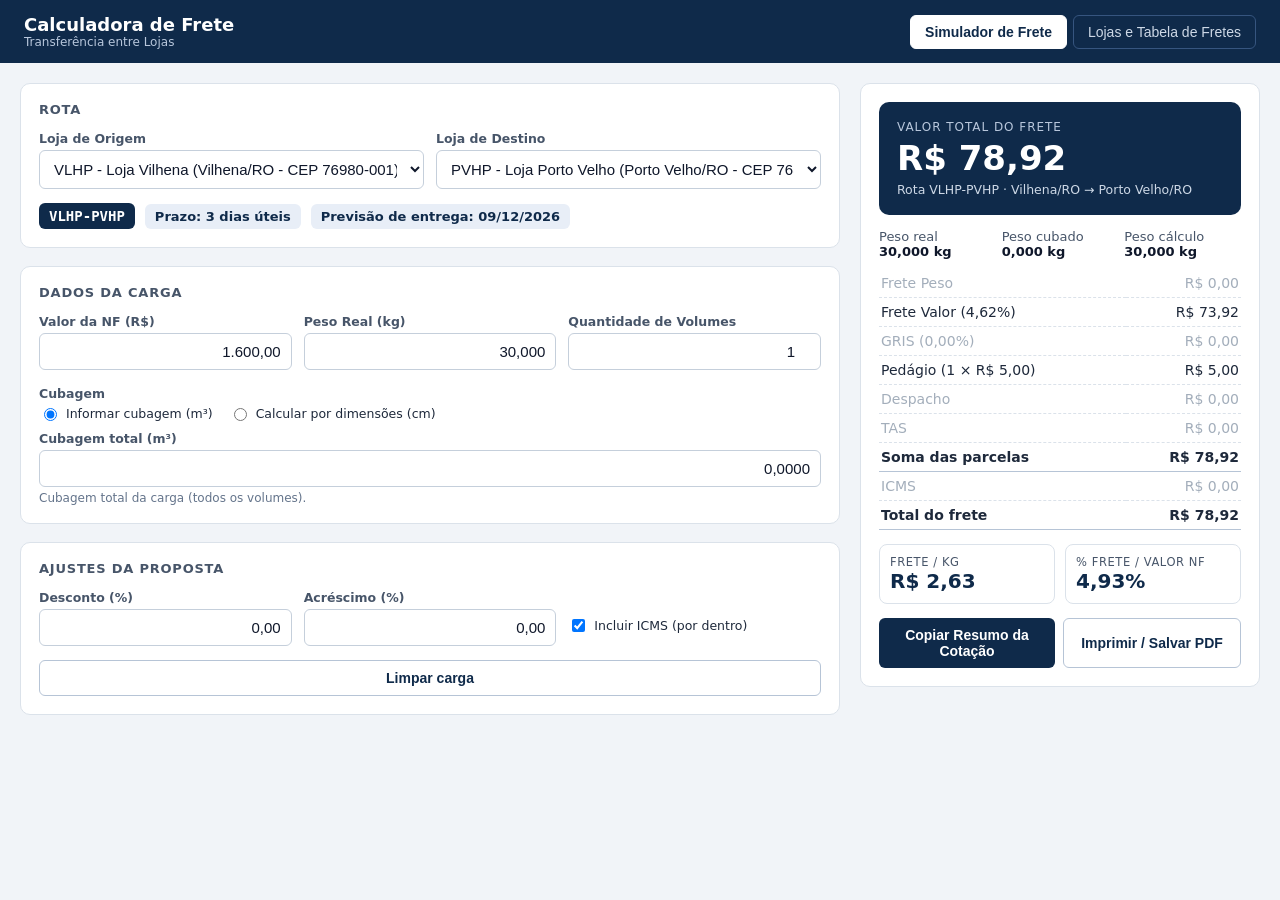
==== calculadora-frete.html @ 8c946987 "Adiciona calculadora de frete para transferência entre lojas Arquivo HTML único (sem dependências) c" ====
<!DOCTYPE html>
<html lang="pt-BR">
<head>
<meta charset="UTF-8">
<meta name="viewport" content="width=device-width, initial-scale=1">
<title>Calculadora de Frete - Transferência entre Lojas</title>
<!--
  Calculadora de Frete - Transferência entre Lojas
  Arquivo único, sem dependências externas. Abra direto no navegador.
  Dados (lojas, rotas, parâmetros) ficam no localStorage do navegador.

  Ordem de cálculo (inspirada na cotação SSW):
    Peso cubado  = cubagem (m³) x fator (padrão 300 kg/m³)
    Peso cálculo = max(peso real, peso cubado)
    Frete peso   = faixa de peso da rota (se houver) + excedente x R$/kg
    Frete valor  = NF x % frete valor
    GRIS         = NF x % GRIS
    Pedágio      = ceil(peso cálculo / 100) x valor da fração
    Taxas        = despacho + TAS + outras
    Subtotal     = max(frete mínimo, soma das parcelas)
    Ajustado     = subtotal x (1 - desconto% + acréscimo%)
    Total        = ajustado / (1 - ICMS%)  (ICMS "por dentro", se ativado)
-->
<style>
  :root {
    --navy: #0f2a4a;
    --navy-2: #1d4070;
    --slate: #475569;
    --slate-2: #64748b;
    --line: #dbe2ea;
    --bg: #f1f4f8;
    --white: #fff;
    --ok: #15803d;
    --warn-bg: #fff7e6;
    --warn: #b45309;
    --err-bg: #fdecec;
    --err: #b91c1c;
    --radius: 10px;
  }
  * { box-sizing: border-box; }
  [hidden] { display: none !important; } /* garante que .row (display:grid) respeite o atributo hidden */
  body {
    margin: 0; font-family: "Segoe UI", system-ui, -apple-system, Roboto, Arial, sans-serif;
    background: var(--bg); color: #1e293b; font-size: 15px;
  }
  header {
    background: var(--navy); color: #fff; padding: 14px 24px;
    display: flex; align-items: center; justify-content: space-between; flex-wrap: wrap; gap: 10px;
  }
  header h1 { font-size: 18px; margin: 0; font-weight: 600; }
  header h1 small { display: block; font-weight: 400; font-size: 12px; color: #b8c7dc; }
  nav.tabs { display: flex; gap: 6px; }
  nav.tabs button {
    background: transparent; color: #cdd8e6; border: 1px solid #36557f; padding: 8px 14px;
    border-radius: 6px; cursor: pointer; font-size: 14px;
  }
  nav.tabs button.active { background: #fff; color: var(--navy); border-color: #fff; font-weight: 600; }
  main { max-width: 1280px; margin: 0 auto; padding: 20px; }
  .tab { display: none; }
  .tab.active { display: block; }

  /* Layout em duas colunas no desktop, empilhado no celular */
  .sim-grid { display: grid; grid-template-columns: minmax(0, 1fr) 400px; gap: 20px; align-items: start; }
  @media (max-width: 920px) { .sim-grid { grid-template-columns: 1fr; } }

  .card {
    background: var(--white); border: 1px solid var(--line); border-radius: var(--radius);
    padding: 18px; margin-bottom: 18px;
  }
  .card h2 {
    font-size: 13px; text-transform: uppercase; letter-spacing: .06em; color: var(--slate);
    margin: 0 0 14px; font-weight: 700;
  }
  .row { display: grid; grid-template-columns: repeat(auto-fit, minmax(170px, 1fr)); gap: 12px; }
  label { display: block; font-size: 12.5px; color: var(--slate); margin-bottom: 4px; font-weight: 600; }
  input[type=text], input[type=number], select {
    width: 100%; padding: 9px 10px; border: 1px solid #c5cfdb; border-radius: 6px;
    font-size: 15px; background: #fff; color: #0f172a;
  }
  input:focus, select:focus { outline: 2px solid #9ab8e0; border-color: var(--navy-2); }
  input.num { text-align: right; font-variant-numeric: tabular-nums; }
  .hint { font-size: 12px; color: var(--slate-2); margin-top: 4px; }
  .inline { display: flex; align-items: center; gap: 8px; flex-wrap: wrap; }
  .radio-group { display: flex; gap: 16px; margin-bottom: 10px; flex-wrap: wrap; }
  .radio-group label, .check label { display: inline-flex; align-items: center; gap: 6px; font-weight: 500; color: #1e293b; margin: 0; cursor: pointer; }

  .route-info {
    margin-top: 14px; display: flex; gap: 10px; flex-wrap: wrap; align-items: center;
  }
  .badge {
    display: inline-block; padding: 5px 10px; border-radius: 6px; font-size: 13px;
    background: #e8eef7; color: var(--navy); font-weight: 600;
  }
  .badge.code { font-family: Consolas, monospace; font-size: 14px; background: var(--navy); color: #fff; }
  .alert { padding: 10px 12px; border-radius: 6px; font-size: 13.5px; margin-top: 12px; }
  .alert.warn { background: var(--warn-bg); color: var(--warn); border: 1px solid #f5d199; }
  .alert.err { background: var(--err-bg); color: var(--err); border: 1px solid #f3b9b9; }
  .alert.info { background: #eef4fb; color: var(--navy-2); border: 1px solid #cddcf0; }

  button.btn {
    background: var(--navy); color: #fff; border: 0; padding: 9px 14px; border-radius: 6px;
    cursor: pointer; font-size: 14px; font-weight: 600;
  }
  button.btn:hover { background: var(--navy-2); }
  button.btn.sec { background: #fff; color: var(--navy); border: 1px solid #b6c4d6; }
  button.btn.sec:hover { background: #f3f6fa; }
  button.btn.danger { background: #fff; color: var(--err); border: 1px solid #efc0c0; }
  button.btn.sm { padding: 5px 9px; font-size: 12.5px; }

  /* Painel de resultado (fixo à direita no desktop) */
  .result { position: sticky; top: 16px; }
  @media (max-width: 920px) { .result { position: static; } }
  .total-box {
    background: var(--navy); color: #fff; border-radius: var(--radius); padding: 18px; margin-bottom: 14px;
  }
  .total-box .lbl { font-size: 12px; text-transform: uppercase; letter-spacing: .08em; color: #b8c7dc; }
  .total-box .val { font-size: 34px; font-weight: 700; font-variant-numeric: tabular-nums; margin-top: 4px; }
  .total-box .sub { font-size: 12.5px; color: #cdd8e6; margin-top: 4px; }
  table.parcelas { width: 100%; border-collapse: collapse; font-size: 14px; }
  table.parcelas td { padding: 6px 2px; border-bottom: 1px dashed var(--line); }
  table.parcelas td:last-child { text-align: right; font-variant-numeric: tabular-nums; }
  table.parcelas tr.zero td { color: #a3aebb; }
  table.parcelas tr.strong td { font-weight: 700; border-bottom: 1px solid #b6c4d6; }
  .kpis { display: grid; grid-template-columns: 1fr 1fr; gap: 10px; margin: 14px 0; }
  .kpi { border: 1px solid var(--line); border-radius: 8px; padding: 10px; }
  .kpi .lbl { font-size: 11.5px; color: var(--slate); text-transform: uppercase; letter-spacing: .05em; }
  .kpi .val { font-size: 20px; font-weight: 700; color: var(--navy); font-variant-numeric: tabular-nums; }
  .kpi.alarm { background: var(--warn-bg); border-color: #f5d199; }
  .kpi.alarm .val { color: var(--warn); }
  .pesos { font-size: 13px; color: var(--slate); display: grid; grid-template-columns: 1fr 1fr 1fr; gap: 6px; margin-bottom: 10px; }
  .pesos b { display: block; color: #0f172a; font-variant-numeric: tabular-nums; }
  .actions { display: flex; gap: 8px; flex-wrap: wrap; }
  .actions .btn { flex: 1; }

  /* Tabelas de configuração */
  .tbl-wrap { overflow-x: auto; }
  table.cfg { width: 100%; border-collapse: collapse; font-size: 13.5px; }
  table.cfg th { text-align: left; color: var(--slate); font-size: 12px; text-transform: uppercase; letter-spacing: .04em; padding: 8px 6px; border-bottom: 2px solid var(--line); white-space: nowrap; }
  table.cfg td { padding: 8px 6px; border-bottom: 1px solid var(--line); white-space: nowrap; }
  table.cfg td.num { text-align: right; font-variant-numeric: tabular-nums; }
  table.cfg tr.editing td { background: #eef4fb; }
  .form-box { background: #f8fafc; border: 1px solid var(--line); border-radius: 8px; padding: 14px; margin-bottom: 14px; }
  .faixas-table td { padding: 4px; }
  .faixas-table input { width: 120px; }
  .toast {
    position: fixed; bottom: 20px; left: 50%; transform: translateX(-50%); background: #0f172a; color: #fff;
    padding: 10px 18px; border-radius: 8px; font-size: 14px; opacity: 0; transition: opacity .2s; pointer-events: none; z-index: 50;
  }
  .toast.show { opacity: .95; }
  .muted { color: var(--slate-2); }
  .print-only { display: none; }

  /* Impressão / PDF: só o resumo da cotação */
  @media print {
    body { background: #fff; }
    header, nav, .no-print, .sim-grid > .form-col, #tab-config { display: none !important; }
    .sim-grid { display: block; }
    .result { position: static; }
    .total-box { background: #fff; color: #000; border: 2px solid #000; }
    .total-box .lbl, .total-box .sub { color: #333; }
    .print-only { display: block; }
    .card { border: 1px solid #999; }
  }
</style>
</head>
<body>

<header>
  <h1>Calculadora de Frete <small>Transferência entre Lojas</small></h1>
  <nav class="tabs">
    <button type="button" data-tab="tab-sim" class="active">Simulador de Frete</button>
    <button type="button" data-tab="tab-config">Lojas e Tabela de Fretes</button>
  </nav>
</header>

<main>
  <!-- ======================= ABA 1: SIMULADOR ======================= -->
  <section id="tab-sim" class="tab active">
    <div class="sim-grid">
      <div class="form-col">
        <div class="card">
          <h2>Rota</h2>
          <div class="row">
            <div>
              <label for="origem">Loja de Origem</label>
              <select id="origem"></select>
            </div>
            <div>
              <label for="destino">Loja de Destino</label>
              <select id="destino"></select>
            </div>
          </div>
          <div class="route-info" id="routeInfo"></div>
          <div id="routeAlert"></div>
        </div>

        <div class="card">
          <h2>Dados da Carga</h2>
          <div class="row">
            <div>
              <label for="valorNF">Valor da NF (R$)</label>
              <input type="text" id="valorNF" class="num" inputmode="decimal" value="1.600,00" data-fmt="money">
            </div>
            <div>
              <label for="peso">Peso Real (kg)</label>
              <input type="text" id="peso" class="num" inputmode="decimal" value="30,000" data-fmt="kg">
            </div>
            <div>
              <label for="volumes">Quantidade de Volumes</label>
              <input type="number" id="volumes" class="num" min="1" step="1" value="1">
            </div>
          </div>

          <div style="margin-top:16px">
            <label>Cubagem</label>
            <div class="radio-group">
              <label><input type="radio" name="cubMode" value="direta" checked> Informar cubagem (m³)</label>
              <label><input type="radio" name="cubMode" value="dims"> Calcular por dimensões (cm)</label>
            </div>
            <div id="cubDireta" class="row">
              <div>
                <label for="cubagem">Cubagem total (m³)</label>
                <input type="text" id="cubagem" class="num" inputmode="decimal" value="0,0000" data-fmt="m3">
              </div>
            </div>
            <div id="cubDims" class="row" hidden>
              <div><label for="dimC">Comprimento (cm)</label><input type="text" id="dimC" class="num" inputmode="decimal" placeholder="0"></div>
              <div><label for="dimL">Largura (cm)</label><input type="text" id="dimL" class="num" inputmode="decimal" placeholder="0"></div>
              <div><label for="dimA">Altura (cm)</label><input type="text" id="dimA" class="num" inputmode="decimal" placeholder="0"></div>
            </div>
            <div class="hint" id="cubHint"></div>
          </div>
        </div>

        <div class="card">
          <h2>Ajustes da Proposta</h2>
          <div class="row">
            <div>
              <label for="desconto">Desconto (%)</label>
              <input type="text" id="desconto" class="num" inputmode="decimal" value="0,00" data-fmt="pct">
            </div>
            <div>
              <label for="acrescimo">Acréscimo (%)</label>
              <input type="text" id="acrescimo" class="num" inputmode="decimal" value="0,00" data-fmt="pct">
            </div>
            <div class="check" style="align-self:end;padding-bottom:10px">
              <label><input type="checkbox" id="incluirICMS" checked> Incluir ICMS (por dentro)</label>
            </div>
          </div>
          <div class="actions no-print" style="margin-top:14px">
            <button type="button" class="btn sec" id="btnLimpar">Limpar carga</button>
          </div>
        </div>
      </div>

      <!-- Resumo da cotação -->
      <aside class="result">
        <div class="card">
          <div class="print-only" id="printHeader"></div>
          <div class="total-box">
            <div class="lbl">Valor total do frete</div>
            <div class="val" id="rTotal">R$ 0,00</div>
            <div class="sub" id="rTotalSub">&nbsp;</div>
          </div>

          <div class="pesos">
            <div>Peso real<b id="rPesoReal">0,000 kg</b></div>
            <div>Peso cubado<b id="rPesoCub">0,000 kg</b></div>
            <div>Peso cálculo<b id="rPesoCalc">0,000 kg</b></div>
          </div>

          <table class="parcelas" id="rParcelas"></table>

          <div class="kpis">
            <div class="kpi"><div class="lbl">Frete / Kg</div><div class="val" id="rFreteKg">R$ 0,00</div></div>
            <div class="kpi" id="kpiPct"><div class="lbl">% Frete / Valor NF</div><div class="val" id="rPctNF">0,00%</div></div>
          </div>
          <div id="resultAlerts"></div>

          <div class="actions no-print" style="margin-top:12px">
            <button type="button" class="btn" id="btnCopiar">Copiar Resumo da Cotação</button>
            <button type="button" class="btn sec" id="btnImprimir">Imprimir / Salvar PDF</button>
          </div>
        </div>
      </aside>
    </div>
  </section>

  <!-- ======================= ABA 2: CONFIGURAÇÕES ======================= -->
  <section id="tab-config" class="tab">
    <div class="card">
      <h2>Lojas</h2>
      <form id="lojaForm" class="form-box" autocomplete="off">
        <input type="hidden" id="lojaEditId">
        <div class="row">
          <div><label for="lojaSigla">Sigla</label><input type="text" id="lojaSigla" maxlength="6" placeholder="VLHP" required></div>
          <div><label for="lojaNome">Nome</label><input type="text" id="lojaNome" placeholder="Loja Vilhena" required></div>
          <div><label for="lojaCidade">Cidade</label><input type="text" id="lojaCidade" placeholder="Vilhena" required></div>
          <div><label for="lojaUF">UF</label><input type="text" id="lojaUF" maxlength="2" placeholder="RO" required></div>
          <div><label for="lojaCEP">CEP</label><input type="text" id="lojaCEP" maxlength="9" placeholder="76980-001" inputmode="numeric" required></div>
        </div>
        <div class="inline" style="margin-top:12px">
          <button type="submit" class="btn" id="lojaSubmit">Adicionar loja</button>
          <button type="button" class="btn sec" id="lojaCancel" hidden>Cancelar edição</button>
        </div>
      </form>
      <div class="tbl-wrap"><table class="cfg" id="lojasTable"></table></div>
    </div>

    <div class="card">
      <h2>Tabela de Fretes por Rota (Origem → Destino)</h2>
      <form id="rotaForm" class="form-box" autocomplete="off">
        <input type="hidden" id="rotaEditId">
        <div class="row">
          <div><label for="rotaOrigem">Origem</label><select id="rotaOrigem"></select></div>
          <div><label for="rotaDestino">Destino</label><select id="rotaDestino"></select></div>
        </div>
        <div class="row" id="rotaFields" style="margin-top:12px"></div>

        <div style="margin-top:14px">
          <label>Faixas de peso (opcional)</label>
          <div class="hint" style="margin-bottom:6px">
            Com faixas: o frete peso é o valor da primeira faixa que comporta o peso cálculo; acima da última faixa,
            soma-se (peso − limite da última faixa) × Frete Peso R$/kg. Sem faixas: peso cálculo × R$/kg.
          </div>
          <table class="faixas-table" id="faixasTable"></table>
          <button type="button" class="btn sec sm" id="addFaixa">+ Adicionar faixa</button>
        </div>

        <div class="inline" style="margin-top:14px">
          <button type="submit" class="btn" id="rotaSubmit">Salvar rota</button>
          <button type="button" class="btn sec" id="rotaCancel" hidden>Cancelar edição</button>
        </div>
        <div id="rotaFormMsg"></div>
      </form>
      <div class="tbl-wrap"><table class="cfg" id="rotasTable"></table></div>
    </div>

    <div class="card">
      <h2>Parâmetros Gerais</h2>
      <div class="row">
        <div>
          <label for="fatorCubagem">Fator de cubagem (kg/m³)</label>
          <input type="text" id="fatorCubagem" class="num" inputmode="decimal">
          <div class="hint">Padrão rodoviário: 300 kg/m³.</div>
        </div>
      </div>
    </div>

    <div class="card">
      <h2>Dados</h2>
      <div class="inline">
        <button type="button" class="btn sec" id="btnExportJSON">Exportar JSON</button>
        <button type="button" class="btn sec" id="btnExportCSV">Exportar CSV</button>
        <button type="button" class="btn sec" id="btnImport">Importar JSON / CSV</button>
        <input type="file" id="importFile" accept=".json,.csv,application/json,text/csv" hidden>
        <button type="button" class="btn danger" id="btnReset">Restaurar Dados de Exemplo</button>
      </div>
      <div class="hint" style="margin-top:8px">
        A importação <b>substitui</b> todas as lojas e rotas atuais. CSV usa separador “;” (abre direto no Excel).
      </div>
    </div>
  </section>
</main>

<div class="toast" id="toast"></div>

<script>
'use strict';

/* =====================================================================
   1. DADOS DE EXEMPLO (SEED)
   ===================================================================== */
const STORAGE_KEY = 'calcFreteLojas.v1';

const SEED = {
  versao: 1,
  config: { fatorCubagem: 300 },
  lojas: [
    { sigla: 'VLHP', nome: 'Loja Vilhena',     cidade: 'Vilhena',     uf: 'RO', cep: '76980-001' },
    { sigla: 'PVHP', nome: 'Loja Porto Velho', cidade: 'Porto Velho', uf: 'RO', cep: '76800-001' },
    { sigla: 'JIPA', nome: 'Loja Ji-Paraná',   cidade: 'Ji-Paraná',   uf: 'RO', cep: '76900-001' },
    { sigla: 'CACO', nome: 'Loja Cacoal',      cidade: 'Cacoal',      uf: 'RO', cep: '76960-001' }
  ],
  rotas: [
    {
      origem: 'VLHP', destino: 'PVHP',
      freteMinimo: 45.00, fretePesoKg: 0, freteValorPct: 4.62, grisPct: 0,
      pedagioFracao: 5.00, despacho: 0, tas: 0, outrasTaxas: 0,
      icmsPct: 0, prazoDias: 3, faixas: []
    }
  ]
};

/* Campos tarifários da rota: [chave, rótulo, tipo de formatação] */
const ROTA_CAMPOS = [
  ['freteMinimo',   'Frete Mínimo (R$)',             'money'],
  ['fretePesoKg',   'Frete Peso (R$/kg)',            'rate'],
  ['freteValorPct', 'Frete Valor / Ad Valorem (%)',  'pct'],
  ['grisPct',       'GRIS (%)',                      'pct'],
  ['pedagioFracao', 'Pedágio / fração 100 kg (R$)',  'money'],
  ['despacho',      'Despacho (R$)',                 'money'],
  ['tas',           'TAS (R$)',                      'money'],
  ['outrasTaxas',   'Outras taxas (R$)',             'money'],
  ['icmsPct',       'Alíquota ICMS (%)',             'pct'],
  ['prazoDias',     'Prazo de entrega (dias úteis)', 'int']
];

/* =====================================================================
   2. UTILITÁRIOS: números no formato brasileiro, arredondamento, HTML
   ===================================================================== */
const r2 = n => Math.round((n + Number.EPSILON) * 100) / 100;
const r3 = n => Math.round((n + Number.EPSILON) * 1000) / 1000;

/** Converte "1.600,00", "1600", "30,5" ou "30.5" em número. Vazio/ inválido -> 0. */
function parseBR(v) {
  if (typeof v === 'number') return isFinite(v) ? v : 0;
  let s = String(v ?? '').trim().replace(/[R$\s%]/g, '');
  if (!s) return 0;
  if (s.includes(',')) s = s.replace(/\./g, '').replace(',', '.'); // vírgula = decimal; ponto = milhar
  const n = parseFloat(s);
  return isFinite(n) ? n : 0;
}
const fmtNum = (n, d) => Number(n || 0).toLocaleString('pt-BR', { minimumFractionDigits: d, maximumFractionDigits: d });
const fmtBRL = n => 'R$ ' + fmtNum(n, 2);
const fmtPct = n => fmtNum(n, 2) + '%';
const fmtKg  = n => fmtNum(n, 3) + ' kg';

/** Formatação aplicada ao sair do campo (blur), conforme data-fmt. */
const FORMATTERS = {
  money: n => fmtNum(n, 2),
  pct:   n => fmtNum(n, 2),
  kg:    n => fmtNum(n, 3),
  m3:    n => fmtNum(n, 4),
  rate:  n => fmtNum(n, 4),
  int:   n => String(Math.max(0, Math.round(n)))
};

function esc(s) {
  return String(s ?? '').replace(/[&<>"']/g, c => ({ '&': '&amp;', '<': '&lt;', '>': '&gt;', '"': '&quot;', "'": '&#39;' }[c]));
}
const $ = id => document.getElementById(id);
const clone = o => JSON.parse(JSON.stringify(o));
const rotaId = (o, d) => `${o}-${d}`;

function toast(msg) {
  const t = $('toast');
  t.textContent = msg;
  t.classList.add('show');
  clearTimeout(toast._t);
  toast._t = setTimeout(() => t.classList.remove('show'), 2600);
}

/** Soma N dias úteis (seg–sex) a uma data. Feriados não são considerados. */
function addDiasUteis(data, dias) {
  const d = new Date(data.getFullYear(), data.getMonth(), data.getDate());
  let n = Math.max(0, Math.round(dias));
  while (n > 0) {
    d.setDate(d.getDate() + 1);
    const w = d.getDay();
    if (w !== 0 && w !== 6) n--;
  }
  return d;
}
const fmtData = d => d.toLocaleDateString('pt-BR');

/* =====================================================================
   3. PERSISTÊNCIA (localStorage) E VALIDAÇÃO DE DADOS
   ===================================================================== */

/** Normaliza/valida uma estrutura de dados (usado no load e na importação). Lança Error se inválida. */
function normalizarDB(raw) {
  if (!raw || typeof raw !== 'object') throw new Error('Arquivo sem dados.');
  if (!Array.isArray(raw.lojas) || !Array.isArray(raw.rotas)) throw new Error('Estrutura inválida: faltam "lojas" ou "rotas".');

  const lojas = [];
  const siglas = new Set();
  for (const l of raw.lojas) {
    const sigla = String(l?.sigla ?? '').trim().toUpperCase();
    if (!/^[A-Z0-9]{2,6}$/.test(sigla)) throw new Error(`Sigla de loja inválida: "${l?.sigla ?? ''}".`);
    if (siglas.has(sigla)) throw new Error(`Sigla duplicada: ${sigla}.`);
    siglas.add(sigla);
    lojas.push({
      sigla,
      nome: String(l.nome ?? '').trim() || sigla,
      cidade: String(l.cidade ?? '').trim(),
      uf: String(l.uf ?? '').trim().toUpperCase().slice(0, 2),
      cep: formatCEP(String(l.cep ?? ''))
    });
  }

  const rotas = [];
  const ids = new Set();
  for (const r of raw.rotas) {
    const origem = String(r?.origem ?? '').trim().toUpperCase();
    const destino = String(r?.destino ?? '').trim().toUpperCase();
    if (!siglas.has(origem) || !siglas.has(destino)) throw new Error(`Rota ${origem}-${destino} referencia loja inexistente.`);
    if (origem === destino) throw new Error(`Rota ${origem}-${destino}: origem igual ao destino.`);
    const id = rotaId(origem, destino);
    if (ids.has(id)) throw new Error(`Rota duplicada: ${id}.`);
    ids.add(id);
    const rota = { origem, destino };
    for (const [k, , tipo] of ROTA_CAMPOS) {
      const n = parseBR(r[k]);
      if (n < 0) throw new Error(`Rota ${id}: "${k}" negativo.`);
      rota[k] = tipo === 'int' ? Math.round(n) : n;
    }
    if (rota.icmsPct >= 100) throw new Error(`Rota ${id}: ICMS deve ser menor que 100%.`);
    rota.faixas = normalizarFaixas(r.faixas, id);
    rotas.push(rota);
  }

  const fator = parseBR(raw.config?.fatorCubagem);
  return { versao: 1, config: { fatorCubagem: fator > 0 ? fator : 300 }, lojas, rotas };
}

function normalizarFaixas(faixas, id) {
  if (!Array.isArray(faixas)) return [];
  const out = faixas
    .map(f => ({ ate: parseBR(f?.ate), valor: parseBR(f?.valor) }))
    .filter(f => f.ate > 0);
  if (out.some(f => f.valor < 0)) throw new Error(`Rota ${id}: faixa com valor negativo.`);
  out.sort((a, b) => a.ate - b.ate);
  for (let i = 1; i < out.length; i++) {
    if (out[i].ate === out[i - 1].ate) throw new Error(`Rota ${id}: faixas com o mesmo limite (${out[i].ate} kg).`);
  }
  return out;
}

function carregar() {
  try {
    const raw = localStorage.getItem(STORAGE_KEY);
    if (raw) return normalizarDB(JSON.parse(raw));
  } catch (e) {
    console.warn('Dados salvos inválidos; usando dados de exemplo.', e);
  }
  return clone(SEED);
}

function salvar() {
  try {
    localStorage.setItem(STORAGE_KEY, JSON.stringify(db));
  } catch (e) {
    toast('Não foi possível salvar no navegador (localStorage indisponível).');
  }
}

let db = carregar();

const getLoja = sigla => db.lojas.find(l => l.sigla === sigla);
const getRota = (o, d) => db.rotas.find(r => r.origem === o && r.destino === d);
const lojaLabel = l => `${l.sigla} - ${l.nome} (${l.cidade}/${l.uf} - CEP ${l.cep})`;

function formatCEP(v) {
  const d = String(v).replace(/\D/g, '').slice(0, 8);
  return d.length > 5 ? d.slice(0, 5) + '-' + d.slice(5) : d;
}

/* =====================================================================
   4. MOTOR DE CÁLCULO (função pura, sem DOM)
   ===================================================================== */

/** Frete peso: faixas da rota (se houver) + excedente por kg; sem faixas, peso × R$/kg. */
function calcFretePeso(peso, rota) {
  if (peso <= 0) return 0;
  const faixas = rota.faixas || [];
  if (!faixas.length) return peso * rota.fretePesoKg;
  const faixa = faixas.find(f => peso <= f.ate);
  if (faixa) return faixa.valor;
  const ultima = faixas[faixas.length - 1];
  return ultima.valor + (peso - ultima.ate) * rota.fretePesoKg;
}

/**
 * Calcula a cotação.
 * @param {object} rota   parâmetros tarifários da rota
 * @param {object} carga  { valorNF, pesoReal, cubagem }
 * @param {object} opts   { fatorCubagem, incluirICMS, descontoPct, acrescimoPct }
 */
function calcularFrete(rota, carga, opts) {
  const valorNF  = Math.max(0, carga.valorNF || 0);
  const pesoReal = Math.max(0, carga.pesoReal || 0);
  const cubagem  = Math.max(0, carga.cubagem || 0);
  const fator    = opts.fatorCubagem > 0 ? opts.fatorCubagem : 300;

  const pesoCubado = r3(cubagem * fator);
  const pesoCalculo = r3(Math.max(pesoReal, pesoCubado));

  const fretePeso  = r2(calcFretePeso(pesoCalculo, rota));
  const freteValor = r2(valorNF * rota.freteValorPct / 100);
  const gris       = r2(valorNF * rota.grisPct / 100);
  // Fração de 100 kg iniciada é cobrada inteira (30 kg = 1 fração; 100 kg = 1; 100,001 kg = 2)
  const fracoes    = pesoCalculo > 0 ? Math.ceil(pesoCalculo / 100) : 0;
  const pedagio    = r2(fracoes * rota.pedagioFracao);
  const despacho   = r2(rota.despacho);
  const tas        = r2(rota.tas);
  const outras     = r2(rota.outrasTaxas);

  const somaParcelas = r2(fretePeso + freteValor + gris + pedagio + despacho + tas + outras);
  const minimoAplicado = rota.freteMinimo > somaParcelas;
  const subtotal = minimoAplicado ? r2(rota.freteMinimo) : somaParcelas;

  const descontoPct  = Math.max(0, opts.descontoPct || 0);
  const acrescimoPct = Math.max(0, opts.acrescimoPct || 0);
  const desconto  = r2(subtotal * descontoPct / 100);
  const acrescimo = r2(subtotal * acrescimoPct / 100);
  const baseICMS  = Math.max(0, r2(subtotal - desconto + acrescimo));

  // ICMS "por dentro": o imposto compõe a própria base -> total = base / (1 - alíquota)
  const aplicaICMS = !!opts.incluirICMS && rota.icmsPct > 0;
  const total = aplicaICMS ? r2(baseICMS / (1 - rota.icmsPct / 100)) : baseICMS;
  const icms  = r2(total - baseICMS);

  return {
    pesoReal, pesoCubado, pesoCalculo, fracoes,
    fretePeso, freteValor, gris, pedagio, despacho, tas, outras,
    somaParcelas, minimoAplicado, freteMinimo: rota.freteMinimo, subtotal,
    descontoPct, desconto, acrescimoPct, acrescimo, baseICMS,
    icmsPct: aplicaICMS ? rota.icmsPct : 0, icms, total,
    fretePorKg: pesoCalculo > 0 ? total / pesoCalculo : 0,
    pctNF: valorNF > 0 ? total / valorNF * 100 : 0,
    valorNF
  };
}
window.calcularFrete = calcularFrete; // exposto para testes no console

/* =====================================================================
   5. SIMULADOR (UI)
   ===================================================================== */
const PCT_ALERTA = 8; // % frete/NF acima disso gera alerta visual
let ultimoResultado = null;

function preencherSelectsSimulador() {
  const o = $('origem'), d = $('destino');
  const vo = o.value, vd = d.value;
  const opts = db.lojas.map(l => `<option value="${esc(l.sigla)}">${esc(lojaLabel(l))}</option>`).join('');
  o.innerHTML = opts;
  d.innerHTML = opts;
  // Mantém a seleção anterior se ainda existir; senão, usa a primeira rota cadastrada
  const primeira = db.rotas[0];
  o.value = getLoja(vo) ? vo : (primeira ? primeira.origem : (db.lojas[0]?.sigla ?? ''));
  d.value = getLoja(vd) && vd !== o.value ? vd : (primeira && primeira.origem === o.value ? primeira.destino : '');
  sincronizarDestino();
}

/** Impede destino igual à origem: desabilita a opção e troca a seleção se necessário. */
function sincronizarDestino() {
  const o = $('origem').value, d = $('destino');
  for (const opt of d.options) opt.disabled = opt.value === o;
  if (!d.value || d.value === o) {
    // Prefere um destino que tenha rota cadastrada a partir desta origem
    const comRota = db.rotas.find(r => r.origem === o);
    const alvo = comRota ? comRota.destino : db.lojas.find(l => l.sigla !== o)?.sigla;
    d.value = alvo ?? '';
  }
}

function lerCubagem() {
  const modo = document.querySelector('input[name=cubMode]:checked').value;
  const volumes = Math.max(1, Math.round(parseBR($('volumes').value)) || 1);
  if (modo === 'dims') {
    const c = parseBR($('dimC').value), l = parseBR($('dimL').value), a = parseBR($('dimA').value);
    const m3 = (c * l * a) / 1e6 * volumes; // cm³ -> m³, por volume
    $('cubHint').textContent = `Cubagem calculada: ${fmtNum(c, 0)} × ${fmtNum(l, 0)} × ${fmtNum(a, 0)} cm × ${volumes} vol. = ${fmtNum(m3, 4)} m³`;
    return m3;
  }
  $('cubHint').textContent = 'Cubagem total da carga (todos os volumes).';
  return parseBR($('cubagem').value);
}

function calcular() {
  const o = $('origem').value, d = $('destino').value;
  const lo = getLoja(o), ld = getLoja(d);
  const rota = lo && ld && o !== d ? getRota(o, d) : null;

  // Informações da rota
  const info = $('routeInfo'), alerta = $('routeAlert');
  info.innerHTML = '';
  alerta.innerHTML = '';
  if (!lo || !ld || o === d) {
    alerta.innerHTML = `<div class="alert err">Cadastre ao menos duas lojas para simular.</div>`;
  } else if (!rota) {
    info.innerHTML = `<span class="badge code">${esc(rotaId(o, d))}</span>`;
    alerta.innerHTML = `<div class="alert err">Rota <b>${esc(rotaId(o, d))}</b> sem tarifa cadastrada.
      <button type="button" class="btn sm" id="btnCadastrarRota" style="margin-left:8px">Cadastrar esta rota</button></div>`;
    $('btnCadastrarRota').onclick = () => { abrirAba('tab-config'); novaRota(o, d); };
  } else {
    const prev = addDiasUteis(new Date(), rota.prazoDias);
    info.innerHTML = `<span class="badge code">${esc(rotaId(o, d))}</span>
      <span class="badge">Prazo: ${rota.prazoDias} dia${rota.prazoDias === 1 ? '' : 's'} út${rota.prazoDias === 1 ? 'il' : 'eis'}</span>
      <span class="badge">Previsão de entrega: ${fmtData(prev)}</span>`;
  }

  const cubagem = lerCubagem();
  if (!rota) {
    ultimoResultado = null;
    renderResultado(null);
    return;
  }

  const res = calcularFrete(rota, {
    valorNF: parseBR($('valorNF').value),
    pesoReal: parseBR($('peso').value),
    cubagem
  }, {
    fatorCubagem: db.config.fatorCubagem,
    incluirICMS: $('incluirICMS').checked,
    descontoPct: parseBR($('desconto').value),
    acrescimoPct: parseBR($('acrescimo').value)
  });
  res.rota = rota;
  res.lojaOrigem = lo;
  res.lojaDestino = ld;
  res.volumes = Math.max(1, Math.round(parseBR($('volumes').value)) || 1);
  res.cubagem = cubagem;
  res.previsao = addDiasUteis(new Date(), rota.prazoDias);
  ultimoResultado = res;
  renderResultado(res);
}

function renderResultado(res) {
  const tbl = $('rParcelas'), alerts = $('resultAlerts');
  if (!res) {
    $('rTotal').textContent = 'R$ —';
    $('rTotalSub').innerHTML = 'Selecione uma rota com tarifa cadastrada';
    ['rPesoReal', 'rPesoCub', 'rPesoCalc'].forEach(id => $(id).textContent = '—');
    tbl.innerHTML = '';
    $('rFreteKg').textContent = '—';
    $('rPctNF').textContent = '—';
    $('kpiPct').classList.remove('alarm');
    alerts.innerHTML = '';
    $('btnCopiar').disabled = $('btnImprimir').disabled = true;
    return;
  }
  $('btnCopiar').disabled = $('btnImprimir').disabled = false;

  $('rTotal').textContent = fmtBRL(res.total);
  $('rTotalSub').textContent = `Rota ${rotaId(res.rota.origem, res.rota.destino)} · ${res.lojaOrigem.cidade}/${res.lojaOrigem.uf} → ${res.lojaDestino.cidade}/${res.lojaDestino.uf}`;
  $('rPesoReal').textContent = fmtKg(res.pesoReal);
  $('rPesoCub').textContent = fmtKg(res.pesoCubado);
  $('rPesoCalc').textContent = fmtKg(res.pesoCalculo);

  const linha = (rotulo, valor, cls = '') =>
    `<tr class="${cls || (valor === 0 ? 'zero' : '')}"><td>${rotulo}</td><td>${fmtBRL(valor)}</td></tr>`;
  let html = '';
  html += linha('Frete Peso', res.fretePeso);
  html += linha(`Frete Valor (${fmtPct(res.rota.freteValorPct)})`, res.freteValor);
  html += linha(`GRIS (${fmtPct(res.rota.grisPct)})`, res.gris);
  html += linha(`Pedágio (${res.fracoes} × ${fmtBRL(res.rota.pedagioFracao)})`, res.pedagio);
  html += linha('Despacho', res.despacho);
  html += linha('TAS', res.tas);
  if (res.outras) html += linha('Outras taxas', res.outras);
  html += linha('Soma das parcelas', res.somaParcelas, 'strong');
  if (res.minimoAplicado) html += linha('Frete mínimo aplicado', res.subtotal, 'strong');
  if (res.desconto) html += linha(`Desconto (${fmtPct(res.descontoPct)})`, -res.desconto);
  if (res.acrescimo) html += linha(`Acréscimo (${fmtPct(res.acrescimoPct)})`, res.acrescimo);
  html += linha(`ICMS${res.icmsPct ? ` (${fmtPct(res.icmsPct)} por dentro)` : ''}`, res.icms);
  html += linha('Total do frete', res.total, 'strong');
  tbl.innerHTML = html;

  $('rFreteKg').textContent = fmtBRL(res.fretePorKg);
  $('rPctNF').textContent = fmtPct(res.pctNF);
  $('kpiPct').classList.toggle('alarm', res.pctNF > PCT_ALERTA);

  const msgs = [];
  if (res.pctNF > PCT_ALERTA) msgs.push(`<div class="alert warn">Frete representa ${fmtPct(res.pctNF)} do valor da NF (acima de ${PCT_ALERTA}%). Avalie consolidar a carga.</div>`);
  if (res.minimoAplicado) msgs.push(`<div class="alert info">Frete mínimo da rota (${fmtBRL(res.freteMinimo)}) aplicado: as parcelas somaram ${fmtBRL(res.somaParcelas)}.</div>`);
  if (res.desconto && res.baseICMS < res.freteMinimo) msgs.push(`<div class="alert warn">O desconto deixou o frete abaixo do mínimo da rota (${fmtBRL(res.freteMinimo)}).</div>`);
  if (res.pesoCubado > res.pesoReal) msgs.push(`<div class="alert info">Peso cubado maior que o real: cálculo pelo peso cubado.</div>`);
  if (!$('incluirICMS').checked && res.rota.icmsPct > 0) msgs.push(`<div class="alert warn">ICMS de ${fmtPct(res.rota.icmsPct)} da rota não incluído no total.</div>`);
  if (res.pesoCalculo === 0) msgs.push(`<div class="alert warn">Informe o peso ou a cubagem da carga.</div>`);
  alerts.innerHTML = msgs.join('');

  $('printHeader').innerHTML = `<h2 style="margin:0 0 6px">Cotação de Frete - Transferência entre Lojas</h2>
    <div style="font-size:13px;margin-bottom:10px">Emitida em ${fmtData(new Date())} ·
    ${esc(lojaLabel(res.lojaOrigem))} → ${esc(lojaLabel(res.lojaDestino))}<br>
    NF ${fmtBRL(res.valorNF)} · ${res.volumes} vol. · Cubagem ${fmtNum(res.cubagem, 4)} m³ ·
    Prazo ${res.rota.prazoDias} dias úteis (prev. ${fmtData(res.previsao)})</div>`;
}

/** Texto limpo para WhatsApp/e-mail (só parcelas com valor). */
function textoResumo(res) {
  const L = [];
  L.push('*COTAÇÃO DE FRETE - TRANSFERÊNCIA ENTRE LOJAS*');
  L.push(`Data: ${fmtData(new Date())}`);
  L.push(`Rota: ${rotaId(res.rota.origem, res.rota.destino)}`);
  L.push(`Origem: ${res.lojaOrigem.nome} - ${res.lojaOrigem.cidade}/${res.lojaOrigem.uf} (CEP ${res.lojaOrigem.cep})`);
  L.push(`Destino: ${res.lojaDestino.nome} - ${res.lojaDestino.cidade}/${res.lojaDestino.uf} (CEP ${res.lojaDestino.cep})`);
  L.push(`Prazo: ${res.rota.prazoDias} dias úteis (previsão ${fmtData(res.previsao)})`);
  L.push('');
  L.push(`Valor da NF: ${fmtBRL(res.valorNF)}`);
  L.push(`Peso real: ${fmtKg(res.pesoReal)} | Volumes: ${res.volumes} | Cubagem: ${fmtNum(res.cubagem, 4)} m³`);
  L.push(`Peso cálculo: ${fmtKg(res.pesoCalculo)}`);
  L.push('');
  L.push('*Composição*');
  const p = [
    ['Frete Peso', res.fretePeso], ['Frete Valor', res.freteValor], ['GRIS', res.gris],
    ['Pedágio', res.pedagio], ['Despacho', res.despacho], ['TAS', res.tas], ['Outras taxas', res.outras]
  ];
  for (const [n, v] of p) if (v) L.push(`${n}: ${fmtBRL(v)}`);
  if (res.minimoAplicado) L.push(`Frete mínimo aplicado: ${fmtBRL(res.subtotal)}`);
  if (res.desconto) L.push(`Desconto (${fmtPct(res.descontoPct)}): -${fmtBRL(res.desconto)}`);
  if (res.acrescimo) L.push(`Acréscimo (${fmtPct(res.acrescimoPct)}): ${fmtBRL(res.acrescimo)}`);
  if (res.icms) L.push(`ICMS (${fmtPct(res.icmsPct)}): ${fmtBRL(res.icms)}`);
  L.push('');
  L.push(`*TOTAL DO FRETE: ${fmtBRL(res.total)}*`);
  L.push(`Frete/kg: ${fmtBRL(res.fretePorKg)} | Frete/NF: ${fmtPct(res.pctNF)}`);
  return L.join('\n');
}

async function copiarResumo() {
  if (!ultimoResultado) return;
  const txt = textoResumo(ultimoResultado);
  try {
    await navigator.clipboard.writeText(txt);
    toast('Resumo copiado!');
  } catch {
    // Fallback para navegadores que bloqueiam a Clipboard API (ex.: arquivo local)
    const ta = document.createElement('textarea');
    ta.value = txt;
    ta.style.position = 'fixed';
    ta.style.opacity = '0';
    document.body.appendChild(ta);
    ta.select();
    const ok = document.execCommand('copy');
    ta.remove();
    toast(ok ? 'Resumo copiado!' : 'Não foi possível copiar automaticamente.');
  }
}

/* =====================================================================
   6. CONFIGURAÇÕES: LOJAS
   ===================================================================== */
function renderLojas() {
  const t = $('lojasTable');
  const editId = $('lojaEditId').value;
  t.innerHTML = `<tr><th>Sigla</th><th>Nome</th><th>Cidade/UF</th><th>CEP</th><th>Rotas</th><th></th></tr>` +
    db.lojas.map(l => {
      const nRotas = db.rotas.filter(r => r.origem === l.sigla || r.destino === l.sigla).length;
      return `<tr class="${l.sigla === editId ? 'editing' : ''}">
        <td><b>${esc(l.sigla)}</b></td><td>${esc(l.nome)}</td><td>${esc(l.cidade)}/${esc(l.uf)}</td><td>${esc(l.cep)}</td>
        <td class="num">${nRotas}</td>
        <td><button type="button" class="btn sec sm" data-edit-loja="${esc(l.sigla)}">Editar</button>
            <button type="button" class="btn danger sm" data-del-loja="${esc(l.sigla)}">Excluir</button></td></tr>`;
    }).join('');
}

function resetLojaForm() {
  $('lojaForm').reset();
  $('lojaEditId').value = '';
  $('lojaSubmit').textContent = 'Adicionar loja';
  $('lojaCancel').hidden = true;
  renderLojas();
}

function salvarLoja(ev) {
  ev.preventDefault();
  const editId = $('lojaEditId').value;
  const loja = {
    sigla: $('lojaSigla').value.trim().toUpperCase(),
    nome: $('lojaNome').value.trim(),
    cidade: $('lojaCidade').value.trim(),
    uf: $('lojaUF').value.trim().toUpperCase(),
    cep: formatCEP($('lojaCEP').value)
  };
  if (!/^[A-Z0-9]{2,6}$/.test(loja.sigla)) return toast('Sigla: 2 a 6 letras/números.');
  if (!/^[A-Z]{2}$/.test(loja.uf)) return toast('UF inválida.');
  if (!/^\d{5}-\d{3}$/.test(loja.cep)) return toast('CEP inválido (00000-000).');
  if (loja.sigla !== editId && getLoja(loja.sigla)) return toast(`Já existe loja com sigla ${loja.sigla}.`);

  if (editId) {
    const idx = db.lojas.findIndex(l => l.sigla === editId);
    db.lojas[idx] = loja;
    // Renomeia a sigla nas rotas que a usam
    if (editId !== loja.sigla) {
      for (const r of db.rotas) {
        if (r.origem === editId) r.origem = loja.sigla;
        if (r.destino === editId) r.destino = loja.sigla;
      }
    }
    toast('Loja atualizada.');
  } else {
    db.lojas.push(loja);
    toast('Loja adicionada.');
  }
  salvar();
  resetLojaForm();
  atualizarTudo();
}

function editarLoja(sigla) {
  const l = getLoja(sigla);
  if (!l) return;
  $('lojaEditId').value = l.sigla;
  $('lojaSigla').value = l.sigla;
  $('lojaNome').value = l.nome;
  $('lojaCidade').value = l.cidade;
  $('lojaUF').value = l.uf;
  $('lojaCEP').value = l.cep;
  $('lojaSubmit').textContent = 'Salvar alterações';
  $('lojaCancel').hidden = false;
  renderLojas();
  $('lojaSigla').focus();
}

function excluirLoja(sigla) {
  const nRotas = db.rotas.filter(r => r.origem === sigla || r.destino === sigla).length;
  const msg = nRotas ? `Excluir a loja ${sigla} e as ${nRotas} rota(s) ligadas a ela?` : `Excluir a loja ${sigla}?`;
  if (!confirm(msg)) return;
  db.lojas = db.lojas.filter(l => l.sigla !== sigla);
  db.rotas = db.rotas.filter(r => r.origem !== sigla && r.destino !== sigla);
  salvar();
  if ($('lojaEditId').value === sigla) resetLojaForm();
  atualizarTudo();
  toast('Loja excluída.');
}

/* =====================================================================
   7. CONFIGURAÇÕES: ROTAS / TABELA DE FRETES
   ===================================================================== */
function montarCamposRota() {
  $('rotaFields').innerHTML = ROTA_CAMPOS.map(([k, rot, tipo]) =>
    `<div><label for="rf_${k}">${rot}</label>
     <input type="text" id="rf_${k}" class="num" inputmode="decimal" data-fmt="${tipo}"></div>`).join('');
}

function preencherSelectsRota() {
  const opts = db.lojas.map(l => `<option value="${esc(l.sigla)}">${esc(l.sigla)} - ${esc(l.nome)}</option>`).join('');
  for (const id of ['rotaOrigem', 'rotaDestino']) {
    const s = $(id), v = s.value;
    s.innerHTML = opts;
    if (getLoja(v)) s.value = v;
  }
}

function renderFaixas(faixas) {
  const t = $('faixasTable');
  if (!faixas.length) { t.innerHTML = '<tr><td class="muted">Nenhuma faixa (usa só R$/kg).</td></tr>'; return; }
  t.innerHTML = '<tr><th style="text-align:left;font-size:12px">Até (kg)</th><th style="text-align:left;font-size:12px">Valor (R$)</th><th></th></tr>' +
    faixas.map((f, i) => `<tr>
      <td><input type="text" class="num faixa-ate" inputmode="decimal" value="${fmtNum(f.ate, 3)}" data-fmt="kg"></td>
      <td><input type="text" class="num faixa-valor" inputmode="decimal" value="${fmtNum(f.valor, 2)}" data-fmt="money"></td>
      <td><button type="button" class="btn danger sm" data-del-faixa="${i}">Remover</button></td></tr>`).join('');
}

function lerFaixasForm() {
  return [...$('faixasTable').querySelectorAll('tr')]
    .filter(tr => tr.querySelector('.faixa-ate'))
    .map(tr => ({ ate: parseBR(tr.querySelector('.faixa-ate').value), valor: parseBR(tr.querySelector('.faixa-valor').value) }));
}

function preencherFormRota(r) {
  $('rotaOrigem').value = r.origem;
  $('rotaDestino').value = r.destino;
  for (const [k, , tipo] of ROTA_CAMPOS) $('rf_' + k).value = FORMATTERS[tipo](r[k] || 0);
  renderFaixas(r.faixas || []);
}

function novaRota(origem, destino) {
  $('rotaEditId').value = '';
  const base = { origem: origem || db.lojas[0]?.sigla, destino: destino || db.lojas[1]?.sigla, faixas: [] };
  for (const [k] of ROTA_CAMPOS) base[k] = 0;
  preencherFormRota(base);
  $('rotaSubmit').textContent = 'Adicionar rota';
  $('rotaCancel').hidden = !origem;
  $('rotaFormMsg').innerHTML = origem ? `<div class="alert info">Preencha as tarifas da rota ${esc(rotaId(origem, destino))}.</div>` : '';
  renderRotas();
  if (origem) { $('rotaForm').scrollIntoView({ behavior: 'smooth' }); $('rf_freteMinimo').focus(); }
}

function editarRota(id) {
  const r = db.rotas.find(x => rotaId(x.origem, x.destino) === id);
  if (!r) return;
  $('rotaEditId').value = id;
  preencherFormRota(r);
  $('rotaSubmit').textContent = 'Salvar alterações';
  $('rotaCancel').hidden = false;
  $('rotaFormMsg').innerHTML = '';
  renderRotas();
  $('rotaForm').scrollIntoView({ behavior: 'smooth' });
}

function salvarRota(ev) {
  ev.preventDefault();
  const editId = $('rotaEditId').value;
  const rota = { origem: $('rotaOrigem').value, destino: $('rotaDestino').value };
  if (!rota.origem || !rota.destino) return toast('Cadastre as lojas antes das rotas.');
  if (rota.origem === rota.destino) return toast('Origem e destino devem ser diferentes.');
  for (const [k, , tipo] of ROTA_CAMPOS) {
    const n = parseBR($('rf_' + k).value);
    if (n < 0) return toast('Valores não podem ser negativos.');
    rota[k] = tipo === 'int' ? Math.round(n) : n;
  }
  if (rota.icmsPct >= 100) return toast('ICMS deve ser menor que 100%.');
  const id = rotaId(rota.origem, rota.destino);
  try {
    rota.faixas = normalizarFaixas(lerFaixasForm(), id);
  } catch (e) {
    return toast(e.message);
  }
  if (id !== editId && getRota(rota.origem, rota.destino)) return toast(`A rota ${id} já existe. Use "Editar".`);

  if (editId) {
    const idx = db.rotas.findIndex(r => rotaId(r.origem, r.destino) === editId);
    db.rotas[idx] = rota;
    toast('Rota atualizada.');
  } else {
    db.rotas.push(rota);
    toast('Rota adicionada.');
  }
  salvar();
  novaRota();
  atualizarTudo();
}

function excluirRota(id) {
  if (!confirm(`Excluir a rota ${id}?`)) return;
  db.rotas = db.rotas.filter(r => rotaId(r.origem, r.destino) !== id);
  salvar();
  if ($('rotaEditId').value === id) novaRota();
  atualizarTudo();
  toast('Rota excluída.');
}

/** Cria a rota inversa (destino -> origem) copiando as tarifas. */
function duplicarInversa(id) {
  const r = db.rotas.find(x => rotaId(x.origem, x.destino) === id);
  if (!r) return;
  if (getRota(r.destino, r.origem)) return toast(`A rota ${rotaId(r.destino, r.origem)} já existe.`);
  const inv = clone(r);
  inv.origem = r.destino;
  inv.destino = r.origem;
  db.rotas.push(inv);
  salvar();
  atualizarTudo();
  toast(`Rota ${rotaId(inv.origem, inv.destino)} criada com as mesmas tarifas.`);
}

function renderRotas() {
  const t = $('rotasTable');
  const editId = $('rotaEditId').value;
  const total = db.lojas.length * (db.lojas.length - 1);
  if (!db.rotas.length) {
    t.innerHTML = '<tr><td class="muted">Nenhuma rota cadastrada.</td></tr>';
    return;
  }
  t.innerHTML = `<caption style="text-align:left;font-size:12.5px;color:var(--slate);padding-bottom:6px">
      ${db.rotas.length} de ${total} rotas possíveis cadastradas (cada sentido é uma rota).</caption>
    <tr><th>Rota</th><th>Mínimo</th><th>R$/kg</th><th>Faixas</th><th>Frete Valor</th><th>GRIS</th><th>Pedágio/100kg</th>
    <th>Despacho</th><th>TAS</th><th>Outras</th><th>ICMS</th><th>Prazo</th><th></th></tr>` +
    db.rotas.map(r => {
      const id = rotaId(r.origem, r.destino);
      return `<tr class="${id === editId ? 'editing' : ''}">
        <td><b>${esc(id)}</b></td>
        <td class="num">${fmtBRL(r.freteMinimo)}</td><td class="num">${fmtNum(r.fretePesoKg, 4)}</td>
        <td class="num">${r.faixas.length || '-'}</td>
        <td class="num">${fmtPct(r.freteValorPct)}</td><td class="num">${fmtPct(r.grisPct)}</td>
        <td class="num">${fmtBRL(r.pedagioFracao)}</td><td class="num">${fmtBRL(r.despacho)}</td>
        <td class="num">${fmtBRL(r.tas)}</td><td class="num">${fmtBRL(r.outrasTaxas)}</td>
        <td class="num">${fmtPct(r.icmsPct)}</td><td class="num">${r.prazoDias} d</td>
        <td><button type="button" class="btn sec sm" data-edit-rota="${esc(id)}">Editar</button>
            <button type="button" class="btn sec sm" data-inv-rota="${esc(id)}" title="Criar rota no sentido contrário">Inversa</button>
            <button type="button" class="btn danger sm" data-del-rota="${esc(id)}">Excluir</button></td></tr>`;
    }).join('');
}

/* =====================================================================
   8. EXPORTAR / IMPORTAR (JSON e CSV) E RESTAURAR
   ===================================================================== */
function baixar(nome, conteudo, mime) {
  const blob = new Blob([conteudo], { type: mime });
  const a = document.createElement('a');
  a.href = URL.createObjectURL(blob);
  a.download = nome;
  document.body.appendChild(a);
  a.click();
  a.remove();
  setTimeout(() => URL.revokeObjectURL(a.href), 1000);
}
const hoje = () => new Date().toISOString().slice(0, 10);

function exportarJSON() {
  baixar(`tabela-fretes-${hoje()}.json`, JSON.stringify(db, null, 2), 'application/json');
}

/*
  Formato CSV (separador ";", decimais com vírgula, compatível com Excel pt-BR):
    tipo;sigla;nome;cidade;uf;cep;origem;destino;<campos da rota>;faixas
  - Linhas LOJA preenchem sigla..cep; linhas ROTA preenchem origem, destino, tarifas e faixas.
  - Faixas: "até=valor" separados por "|", ex.: 10=12,50|30=20,00
  - Linha CONFIG: fatorCubagem na coluna "nome".
*/
const CSV_COLS = ['tipo', 'sigla', 'nome', 'cidade', 'uf', 'cep', 'origem', 'destino', ...ROTA_CAMPOS.map(c => c[0]), 'faixas'];

function csvCampo(v) {
  const s = String(v ?? '');
  return /[;"\n\r]/.test(s) ? '"' + s.replace(/"/g, '""') + '"' : s;
}

function exportarCSV() {
  const linhas = [CSV_COLS.join(';')];
  const vazio = () => Object.fromEntries(CSV_COLS.map(c => [c, '']));
  const cfg = vazio(); cfg.tipo = 'CONFIG'; cfg.nome = fmtNum(db.config.fatorCubagem, 2);
  linhas.push(CSV_COLS.map(c => csvCampo(cfg[c])).join(';'));
  for (const l of db.lojas) {
    const o = vazio(); Object.assign(o, { tipo: 'LOJA', sigla: l.sigla, nome: l.nome, cidade: l.cidade, uf: l.uf, cep: l.cep });
    linhas.push(CSV_COLS.map(c => csvCampo(o[c])).join(';'));
  }
  for (const r of db.rotas) {
    const o = vazio(); o.tipo = 'ROTA'; o.origem = r.origem; o.destino = r.destino;
    for (const [k, , tipo] of ROTA_CAMPOS) o[k] = tipo === 'int' ? String(r[k]) : fmtNum(r[k], tipo === 'rate' ? 4 : 2).replace(/\./g, '');
    o.faixas = r.faixas.map(f => `${fmtNum(f.ate, 3).replace(/\./g, '')}=${fmtNum(f.valor, 2).replace(/\./g, '')}`).join('|');
    linhas.push(CSV_COLS.map(c => csvCampo(o[c])).join(';'));
  }
  // BOM para o Excel reconhecer UTF-8 (acentos)
  baixar(`tabela-fretes-${hoje()}.csv`, '﻿' + linhas.join('\r\n'), 'text/csv;charset=utf-8');
}

/** Parser CSV simples com suporte a aspas. Detecta separador ";" ou ",". */
function parseCSV(texto) {
  texto = texto.replace(/^﻿/, '');
  const primeira = texto.split(/\r?\n/, 1)[0];
  const sep = primeira.includes(';') ? ';' : ',';
  const rows = [];
  let row = [], campo = '', aspas = false;
  for (let i = 0; i < texto.length; i++) {
    const c = texto[i];
    if (aspas) {
      if (c === '"' && texto[i + 1] === '"') { campo += '"'; i++; }
      else if (c === '"') aspas = false;
      else campo += c;
    } else if (c === '"') aspas = true;
    else if (c === sep) { row.push(campo); campo = ''; }
    else if (c === '\n' || c === '\r') {
      if (c === '\r' && texto[i + 1] === '\n') i++;
      row.push(campo); rows.push(row); row = []; campo = '';
    } else campo += c;
  }
  if (campo || row.length) { row.push(campo); rows.push(row); }
  return rows.filter(r => r.some(v => v.trim() !== ''));
}

function csvParaDB(texto) {
  const rows = parseCSV(texto);
  if (rows.length < 2) throw new Error('CSV vazio.');
  const head = rows[0].map(h => h.trim());
  const idx = Object.fromEntries(head.map((h, i) => [h, i]));
  if (!('tipo' in idx)) throw new Error('CSV sem coluna "tipo".');
  const get = (r, c) => (idx[c] !== undefined ? (r[idx[c]] ?? '').trim() : '');
  const out = { config: {}, lojas: [], rotas: [] };
  for (const r of rows.slice(1)) {
    const tipo = get(r, 'tipo').toUpperCase();
    if (tipo === 'CONFIG') out.config.fatorCubagem = parseBR(get(r, 'nome'));
    else if (tipo === 'LOJA') out.lojas.push({ sigla: get(r, 'sigla'), nome: get(r, 'nome'), cidade: get(r, 'cidade'), uf: get(r, 'uf'), cep: get(r, 'cep') });
    else if (tipo === 'ROTA') {
      const rota = { origem: get(r, 'origem'), destino: get(r, 'destino') };
      for (const [k] of ROTA_CAMPOS) rota[k] = get(r, k);
      rota.faixas = get(r, 'faixas').split('|').filter(Boolean).map(p => {
        const [ate, valor] = p.split('=');
        return { ate, valor };
      });
      out.rotas.push(rota);
    }
  }
  return out;
}

function importarArquivo(file) {
  const reader = new FileReader();
  reader.onload = () => {
    try {
      const texto = String(reader.result);
      const ehJSON = /\.json$/i.test(file.name) || texto.trim().startsWith('{');
      const novo = normalizarDB(ehJSON ? JSON.parse(texto) : csvParaDB(texto));
      if (!novo.lojas.length) throw new Error('Nenhuma loja no arquivo.');
      if (!confirm(`Importar ${novo.lojas.length} loja(s) e ${novo.rotas.length} rota(s)? Os dados atuais serão substituídos.`)) return;
      db = novo;
      salvar();
      resetLojaForm();
      novaRota();
      atualizarTudo();
      toast('Tabela importada com sucesso.');
    } catch (e) {
      alert('Falha ao importar: ' + e.message);
    }
  };
  reader.readAsText(file, 'utf-8');
}

function restaurarExemplo() {
  if (!confirm('Restaurar os dados de exemplo? Todas as lojas e rotas atuais serão perdidas.')) return;
  db = clone(SEED);
  salvar();
  resetLojaForm();
  novaRota();
  atualizarTudo();
  toast('Dados de exemplo restaurados.');
}

/* =====================================================================
   9. LIGAÇÕES DE EVENTOS E INICIALIZAÇÃO
   ===================================================================== */
function abrirAba(id) {
  document.querySelectorAll('.tab').forEach(t => t.classList.toggle('active', t.id === id));
  document.querySelectorAll('nav.tabs button').forEach(b => b.classList.toggle('active', b.dataset.tab === id));
}

function atualizarTudo() {
  preencherSelectsSimulador();
  preencherSelectsRota();
  renderLojas();
  renderRotas();
  $('fatorCubagem').value = fmtNum(db.config.fatorCubagem, 2);
  calcular();
}

function init() {
  montarCamposRota();

  document.querySelectorAll('nav.tabs button').forEach(b => b.addEventListener('click', () => abrirAba(b.dataset.tab)));

  // Formatação ao sair do campo (máscaras numéricas) em todo o documento
  document.addEventListener('focusout', ev => {
    const el = ev.target;
    if (el.matches && el.matches('input[data-fmt]')) el.value = FORMATTERS[el.dataset.fmt](parseBR(el.value));
  });
  // Ao focar um campo numérico, seleciona o conteúdo para facilitar a digitação
  document.addEventListener('focusin', ev => {
    if (ev.target.matches && ev.target.matches('input.num')) ev.target.select();
  });

  // Recalcula a cada alteração no simulador
  $('tab-sim').addEventListener('input', calcular);
  $('tab-sim').addEventListener('change', calcular);
  $('origem').addEventListener('change', () => { sincronizarDestino(); calcular(); });
  document.querySelectorAll('input[name=cubMode]').forEach(r => r.addEventListener('change', () => {
    const dims = document.querySelector('input[name=cubMode]:checked').value === 'dims';
    $('cubDims').hidden = !dims;
    $('cubDireta').hidden = dims;
  }));
  $('btnLimpar').addEventListener('click', () => {
    $('valorNF').value = '0,00'; $('peso').value = '0,000'; $('volumes').value = '1';
    $('cubagem').value = '0,0000'; $('dimC').value = $('dimL').value = $('dimA').value = '';
    $('desconto').value = $('acrescimo').value = '0,00';
    calcular();
    $('valorNF').focus();
  });
  $('btnCopiar').addEventListener('click', copiarResumo);
  $('btnImprimir').addEventListener('click', () => window.print());

  // Lojas
  $('lojaForm').addEventListener('submit', salvarLoja);
  $('lojaCancel').addEventListener('click', resetLojaForm);
  $('lojaCEP').addEventListener('input', e => { e.target.value = formatCEP(e.target.value); });
  $('lojasTable').addEventListener('click', ev => {
    const b = ev.target.closest('button');
    if (!b) return;
    if (b.dataset.editLoja) editarLoja(b.dataset.editLoja);
    if (b.dataset.delLoja) excluirLoja(b.dataset.delLoja);
  });

  // Rotas
  $('rotaForm').addEventListener('submit', salvarRota);
  $('rotaCancel').addEventListener('click', () => novaRota());
  $('addFaixa').addEventListener('click', () => {
    const f = lerFaixasForm();
    const ultimo = f.length ? f[f.length - 1].ate : 0;
    f.push({ ate: ultimo + 10, valor: 0 });
    renderFaixas(f);
  });
  $('faixasTable').addEventListener('click', ev => {
    const b = ev.target.closest('[data-del-faixa]');
    if (!b) return;
    const f = lerFaixasForm();
    f.splice(Number(b.dataset.delFaixa), 1);
    renderFaixas(f);
  });
  $('rotasTable').addEventListener('click', ev => {
    const b = ev.target.closest('button');
    if (!b) return;
    if (b.dataset.editRota) editarRota(b.dataset.editRota);
    if (b.dataset.invRota) duplicarInversa(b.dataset.invRota);
    if (b.dataset.delRota) excluirRota(b.dataset.delRota);
  });

  // Parâmetros gerais
  $('fatorCubagem').addEventListener('change', e => {
    const n = parseBR(e.target.value);
    if (n <= 0) { toast('Fator de cubagem deve ser maior que zero.'); e.target.value = fmtNum(db.config.fatorCubagem, 2); return; }
    db.config.fatorCubagem = n;
    salvar();
    calcular();
    toast('Fator de cubagem salvo.');
  });

  // Dados
  $('btnExportJSON').addEventListener('click', exportarJSON);
  $('btnExportCSV').addEventListener('click', exportarCSV);
  $('btnImport').addEventListener('click', () => $('importFile').click());
  $('importFile').addEventListener('change', e => {
    const f = e.target.files[0];
    if (f) importarArquivo(f);
    e.target.value = '';
  });
  $('btnReset').addEventListener('click', restaurarExemplo);

  novaRota();
  atualizarTudo();
}

init();
</script>
</body>
</html>
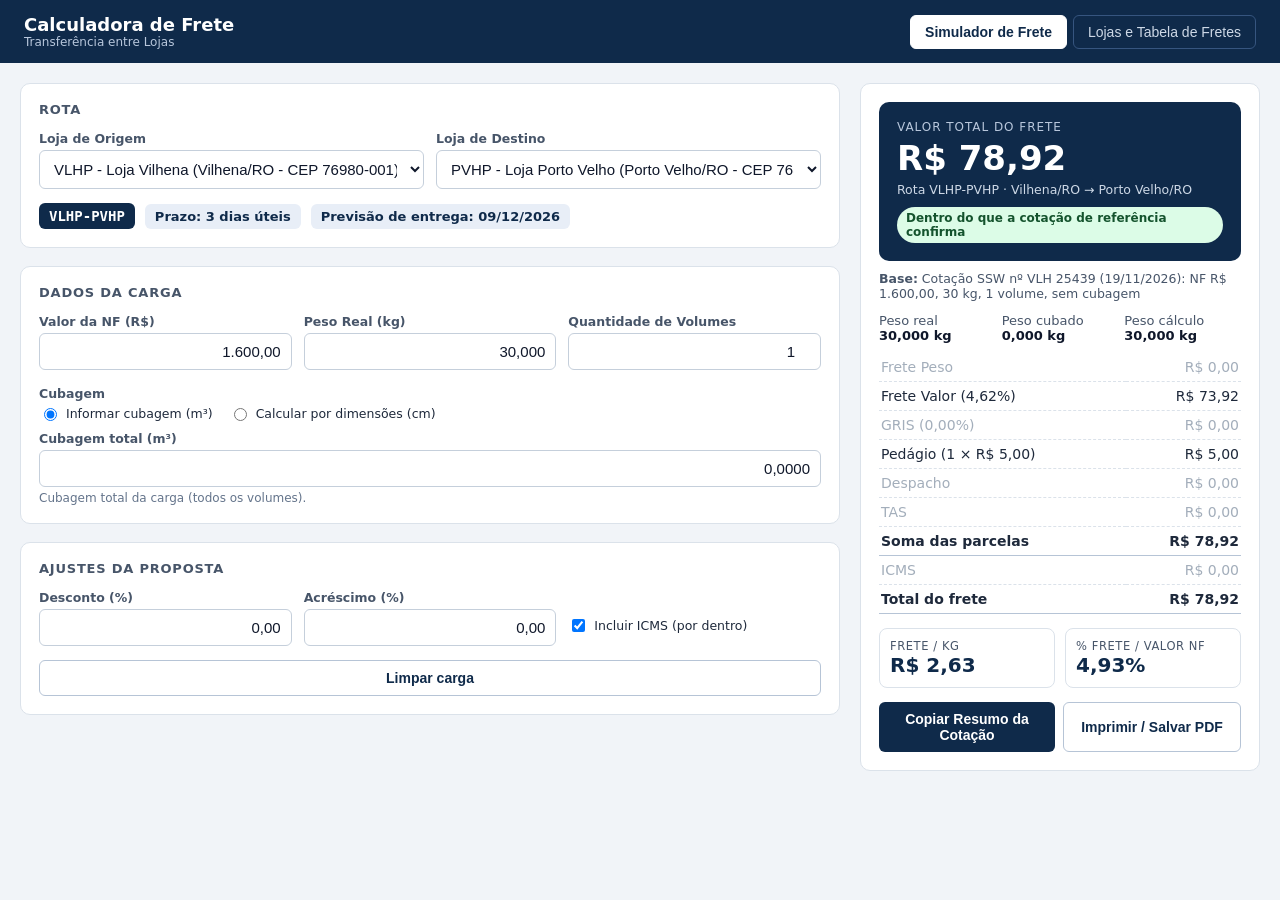
==== commit 816ba9d9: "Calculadora de frete: confiança da estimativa, autoteste e barra de total no celular - Rota guarda a" ====
--- a/calculadora-frete.html
+++ b/calculadora-frete.html
@@ -148,12 +148,34 @@
   }
   .toast.show { opacity: .95; }
   .muted { color: var(--slate-2); }
+  .conf { display: inline-block; margin-top: 10px; padding: 4px 9px; border-radius: 999px; font-size: 12px; font-weight: 600; }
+  .conf.alta { background: #dcfce7; color: #14532d; }
+  .conf.baixa { background: #fde68a; color: #78350f; }
+  .ref-line { font-size: 12.5px; color: var(--slate); margin: -4px 0 12px; }
+  .ref-line:empty { display: none; }
+  label.conf-check { display: inline-flex; align-items: center; gap: 4px; font-weight: 500; font-size: 11.5px; color: var(--slate-2); margin: 4px 0 0; cursor: pointer; }
+
+  /* Barra de total fixa no rodapé (só celular) */
+  .mobile-bar {
+    display: none; position: fixed; left: 0; right: 0; bottom: 0; z-index: 40;
+    background: var(--navy); color: #fff; padding: 10px 16px; align-items: center; justify-content: space-between;
+    box-shadow: 0 -2px 10px rgba(0,0,0,.2);
+  }
+  .mobile-bar b { font-size: 20px; font-variant-numeric: tabular-nums; }
+  .mobile-bar button { background: #fff; color: var(--navy); border: 0; border-radius: 6px; padding: 7px 12px; font-weight: 600; }
+  @media (max-width: 920px) {
+    body.tab-sim-on .mobile-bar { display: flex; }
+    body.tab-sim-on main { padding-bottom: 80px; }
+  }
+  #selfTest table { width: 100%; border-collapse: collapse; font-size: 12.5px; }
+  #selfTest td { padding: 4px; border-bottom: 1px solid var(--line); }
   .print-only { display: none; }
 
   /* Impressão / PDF: só o resumo da cotação */
   @media print {
     body { background: #fff; }
-    header, nav, .no-print, .sim-grid > .form-col, #tab-config { display: none !important; }
+    header, nav, .no-print, .sim-grid > .form-col, #tab-config, .mobile-bar { display: none !important; }
+    .conf { border: 1px solid #000; }
     .sim-grid { display: block; }
     .result { position: static; }
     .total-box { background: #fff; color: #000; border: 2px solid #000; }
@@ -261,7 +283,9 @@
             <div class="lbl">Valor total do frete</div>
             <div class="val" id="rTotal">R$ 0,00</div>
             <div class="sub" id="rTotalSub">&nbsp;</div>
+            <div class="conf" id="rConfianca" hidden></div>
           </div>
+          <div class="ref-line" id="rReferencia"></div>
 
           <div class="pesos">
             <div>Peso real<b id="rPesoReal">0,000 kg</b></div>
@@ -343,6 +367,7 @@
           <label for="fatorCubagem">Fator de cubagem (kg/m³)</label>
           <input type="text" id="fatorCubagem" class="num" inputmode="decimal">
           <div class="hint">Padrão rodoviário: 300 kg/m³.</div>
+          <label class="conf-check"><input type="checkbox" id="fatorConfirmado"> confirmado pela transportadora</label>
         </div>
       </div>
     </div>
@@ -363,6 +388,11 @@
   </section>
 </main>
 
+<div class="mobile-bar" id="mobileBar">
+  <div><div style="font-size:11px;color:#b8c7dc">TOTAL DO FRETE</div><b id="mTotal">R$ —</b></div>
+  <button type="button" id="mVer">Ver detalhes</button>
+</div>
+
 <div class="toast" id="toast"></div>
 
 <script>
@@ -387,10 +417,16 @@
       origem: 'VLHP', destino: 'PVHP',
       freteMinimo: 45.00, fretePesoKg: 0, freteValorPct: 4.62, grisPct: 0,
       pedagioFracao: 5.00, despacho: 0, tas: 0, outrasTaxas: 0,
-      icmsPct: 0, prazoDias: 3, faixas: []
+      icmsPct: 0, prazoDias: 3, faixas: [],
+      // Base da estimativa: a única cotação real disponível (print do SSW).
+      referencia: 'Cotação SSW nº VLH 25439 (19/11/2026): NF R$ 1.600,00, 30 kg, 1 volume, sem cubagem',
+      refPesoKg: 30,
+      // O frete mínimo de R$ 45,00 não aparece na cotação: fica como NÃO confirmado.
+      confirmados: ['fretePesoKg', 'freteValorPct', 'grisPct', 'pedagioFracao', 'despacho', 'tas', 'outrasTaxas', 'icmsPct', 'prazoDias']
     }
   ]
 };
+SEED.config.fatorConfirmado = false; // 300 kg/m³ é padrão de mercado, não veio da transportadora
 
 /* Campos tarifários da rota: [chave, rótulo, tipo de formatação] */
 const ROTA_CAMPOS = [
@@ -507,11 +543,37 @@
     }
     if (rota.icmsPct >= 100) throw new Error(`Rota ${id}: ICMS deve ser menor que 100%.`);
     rota.faixas = normalizarFaixas(r.faixas, id);
+    normalizarReferencia(rota, r);
     rotas.push(rota);
   }
 
   const fator = parseBR(raw.config?.fatorCubagem);
-  return { versao: 1, config: { fatorCubagem: fator > 0 ? fator : 300 }, lojas, rotas };
+  return {
+    versao: 2,
+    config: { fatorCubagem: fator > 0 ? fator : 300, fatorConfirmado: !!raw.config?.fatorConfirmado },
+    lojas, rotas
+  };
+}
+
+const CHAVES_ROTA = ROTA_CAMPOS.map(c => c[0]);
+
+/**
+ * Metadados de confiança da rota: cotação de referência, peso cotado e parâmetros confirmados.
+ * Tabelas sem esses campos (importadas ou da versão 1) são tratadas como totalmente confirmadas,
+ * exceto a rota de exemplo da v1, que recebe os metadados do seed.
+ */
+function normalizarReferencia(rota, r) {
+  let fonte = r;
+  if (!('confirmados' in r)) {
+    const seed = SEED.rotas.find(s => s.origem === rota.origem && s.destino === rota.destino);
+    const igualSeed = seed && CHAVES_ROTA.every(k => parseBR(r[k]) === seed[k]);
+    fonte = igualSeed ? seed : { referencia: r.referencia, refPesoKg: r.refPesoKg, confirmados: CHAVES_ROTA };
+  }
+  let conf = fonte.confirmados;
+  if (typeof conf === 'string') conf = conf.split('|');
+  rota.confirmados = Array.isArray(conf) ? CHAVES_ROTA.filter(k => conf.includes(k)) : [];
+  rota.referencia = String(fonte.referencia ?? '').trim().slice(0, 300);
+  rota.refPesoKg = Math.max(0, parseBR(fonte.refPesoKg));
 }
 
 function normalizarFaixas(faixas, id) {
@@ -730,11 +792,15 @@
     $('kpiPct').classList.remove('alarm');
     alerts.innerHTML = '';
     $('btnCopiar').disabled = $('btnImprimir').disabled = true;
+    $('rConfianca').hidden = true;
+    $('rReferencia').innerHTML = '';
+    $('mTotal').textContent = 'R$ —';
     return;
   }
   $('btnCopiar').disabled = $('btnImprimir').disabled = false;
 
   $('rTotal').textContent = fmtBRL(res.total);
+  $('mTotal').textContent = fmtBRL(res.total);
   $('rTotalSub').textContent = `Rota ${rotaId(res.rota.origem, res.rota.destino)} · ${res.lojaOrigem.cidade}/${res.lojaOrigem.uf} → ${res.lojaDestino.cidade}/${res.lojaDestino.uf}`;
   $('rPesoReal').textContent = fmtKg(res.pesoReal);
   $('rPesoCub').textContent = fmtKg(res.pesoCubado);
@@ -762,11 +828,25 @@
   $('rPctNF').textContent = fmtPct(res.pctNF);
   $('kpiPct').classList.toggle('alarm', res.pctNF > PCT_ALERTA);
 
-  const msgs = [];
+  // Confiança da estimativa em relação à cotação de referência
+  const avisos = avaliarConfianca(res);
+  const chip = $('rConfianca');
+  if (!res.rota.referencia && !avisos.length) {
+    chip.hidden = true;
+  } else {
+    chip.hidden = false;
+    chip.className = 'conf ' + (avisos.length ? 'baixa' : 'alta');
+    chip.textContent = avisos.length
+      ? `Estimativa com ${avisos.length} ponto${avisos.length > 1 ? 's' : ''} não confirmado${avisos.length > 1 ? 's' : ''}`
+      : 'Dentro do que a cotação de referência confirma';
+  }
+  $('rReferencia').innerHTML = res.rota.referencia ? `<b>Base:</b> ${esc(res.rota.referencia)}` : '';
+
+  const msgs = avisos.map(a => `<div class="alert warn">${a}</div>`);
   if (res.pctNF > PCT_ALERTA) msgs.push(`<div class="alert warn">Frete representa ${fmtPct(res.pctNF)} do valor da NF (acima de ${PCT_ALERTA}%). Avalie consolidar a carga.</div>`);
-  if (res.minimoAplicado) msgs.push(`<div class="alert info">Frete mínimo da rota (${fmtBRL(res.freteMinimo)}) aplicado: as parcelas somaram ${fmtBRL(res.somaParcelas)}.</div>`);
+  if (res.minimoAplicado && res.rota.confirmados.includes('freteMinimo')) msgs.push(`<div class="alert info">Frete mínimo da rota (${fmtBRL(res.freteMinimo)}) aplicado: as parcelas somaram ${fmtBRL(res.somaParcelas)}.</div>`);
   if (res.desconto && res.baseICMS < res.freteMinimo) msgs.push(`<div class="alert warn">O desconto deixou o frete abaixo do mínimo da rota (${fmtBRL(res.freteMinimo)}).</div>`);
-  if (res.pesoCubado > res.pesoReal) msgs.push(`<div class="alert info">Peso cubado maior que o real: cálculo pelo peso cubado.</div>`);
+  if (res.pesoCubado > res.pesoReal && db.config.fatorConfirmado) msgs.push(`<div class="alert info">Peso cubado maior que o real: cálculo pelo peso cubado.</div>`);
   if (!$('incluirICMS').checked && res.rota.icmsPct > 0) msgs.push(`<div class="alert warn">ICMS de ${fmtPct(res.rota.icmsPct)} da rota não incluído no total.</div>`);
   if (res.pesoCalculo === 0) msgs.push(`<div class="alert warn">Informe o peso ou a cubagem da carga.</div>`);
   alerts.innerHTML = msgs.join('');
@@ -776,6 +856,35 @@
     ${esc(lojaLabel(res.lojaOrigem))} → ${esc(lojaLabel(res.lojaDestino))}<br>
     NF ${fmtBRL(res.valorNF)} · ${res.volumes} vol. · Cubagem ${fmtNum(res.cubagem, 4)} m³ ·
     Prazo ${res.rota.prazoDias} dias úteis (prev. ${fmtData(res.previsao)})</div>`;
+}
+
+/* Parâmetro da rota -> parcela do resultado que ele gera (para saber se um parâmetro não confirmado pesou no total) */
+const PARAM_PARCELA = {
+  fretePesoKg: 'fretePeso', freteValorPct: 'freteValor', grisPct: 'gris', pedagioFracao: 'pedagio',
+  despacho: 'despacho', tas: 'tas', outrasTaxas: 'outras', icmsPct: 'icms'
+};
+const NOME_CAMPO = Object.fromEntries(ROTA_CAMPOS.map(([k, rot]) => [k, rot.replace(/\s*\(.*\)$/, '')]));
+
+/**
+ * Lista os pontos em que o resultado depende de algo que a cotação de referência NÃO confirma.
+ * Retorna textos (HTML seguro) para exibição; lista vazia = estimativa dentro do confirmado.
+ */
+function avaliarConfianca(res) {
+  const rota = res.rota, conf = new Set(rota.confirmados), out = [];
+  if (res.minimoAplicado && !conf.has('freteMinimo')) {
+    out.push(`Frete mínimo de ${fmtBRL(rota.freteMinimo)} aplicado, mas ele <b>não foi confirmado</b>. As parcelas somam ${fmtBRL(res.somaParcelas)}; o valor real pode ficar entre esses dois.`);
+  }
+  if (rota.refPesoKg > 0 && res.pesoCalculo > rota.refPesoKg) {
+    out.push(`Peso cálculo (${fmtKg(res.pesoCalculo)}) acima do peso cotado (${fmtKg(rota.refPesoKg)}). Para cargas maiores a transportadora pode cobrar frete peso ou outra faixa, o que esta estimativa não prevê.`);
+  }
+  if (res.pesoCubado > res.pesoReal && !db.config.fatorConfirmado) {
+    out.push(`O peso cubado definiu o cálculo, mas o fator de ${fmtNum(db.config.fatorCubagem, 0)} kg/m³ é o padrão de mercado, <b>não confirmado</b> com a transportadora.`);
+  }
+  const naoConf = Object.entries(PARAM_PARCELA)
+    .filter(([k, parcela]) => !conf.has(k) && res[parcela] > 0)
+    .map(([k]) => NOME_CAMPO[k]);
+  if (naoConf.length) out.push(`Parcelas calculadas com parâmetros não confirmados: ${naoConf.map(esc).join(', ')}.`);
+  return out;
 }
 
 /** Texto limpo para WhatsApp/e-mail (só parcelas com valor). */
@@ -805,6 +914,12 @@
   L.push('');
   L.push(`*TOTAL DO FRETE: ${fmtBRL(res.total)}*`);
   L.push(`Frete/kg: ${fmtBRL(res.fretePorKg)} | Frete/NF: ${fmtPct(res.pctNF)}`);
+  if (res.rota.referencia) L.push('', `Base da estimativa: ${res.rota.referencia}`);
+  const avisos = avaliarConfianca(res);
+  if (avisos.length) {
+    L.push('*Atenção (valor estimado):*');
+    for (const a of avisos) L.push('- ' + a.replace(/<[^>]+>/g, ''));
+  }
   return L.join('\n');
 }
 
@@ -921,7 +1036,13 @@
 function montarCamposRota() {
   $('rotaFields').innerHTML = ROTA_CAMPOS.map(([k, rot, tipo]) =>
     `<div><label for="rf_${k}">${rot}</label>
-     <input type="text" id="rf_${k}" class="num" inputmode="decimal" data-fmt="${tipo}"></div>`).join('');
+     <input type="text" id="rf_${k}" class="num" inputmode="decimal" data-fmt="${tipo}">
+     <label class="conf-check"><input type="checkbox" id="rc_${k}"> confirmado pela transportadora</label></div>`).join('') +
+    `<div style="grid-column:1/-1"><label for="rf_referencia">Cotação de referência (de onde vieram os valores)</label>
+     <input type="text" id="rf_referencia" maxlength="300" placeholder="Ex.: Cotação SSW nº 123 de 19/11/2026, NF R$ 1.600, 30 kg"></div>
+     <div><label for="rf_refPesoKg">Peso cotado (kg)</label>
+     <input type="text" id="rf_refPesoKg" class="num" inputmode="decimal" data-fmt="kg">
+     <div class="hint">Acima deste peso o resultado é marcado como estimativa. 0 = sem limite.</div></div>`;
 }
 
 function preencherSelectsRota() {
@@ -952,13 +1073,18 @@
 function preencherFormRota(r) {
   $('rotaOrigem').value = r.origem;
   $('rotaDestino').value = r.destino;
-  for (const [k, , tipo] of ROTA_CAMPOS) $('rf_' + k).value = FORMATTERS[tipo](r[k] || 0);
+  for (const [k, , tipo] of ROTA_CAMPOS) {
+    $('rf_' + k).value = FORMATTERS[tipo](r[k] || 0);
+    $('rc_' + k).checked = (r.confirmados || []).includes(k);
+  }
+  $('rf_referencia').value = r.referencia || '';
+  $('rf_refPesoKg').value = fmtNum(r.refPesoKg || 0, 3);
   renderFaixas(r.faixas || []);
 }
 
 function novaRota(origem, destino) {
   $('rotaEditId').value = '';
-  const base = { origem: origem || db.lojas[0]?.sigla, destino: destino || db.lojas[1]?.sigla, faixas: [] };
+  const base = { origem: origem || db.lojas[0]?.sigla, destino: destino || db.lojas[1]?.sigla, faixas: [], confirmados: [], referencia: '', refPesoKg: 0 };
   for (const [k] of ROTA_CAMPOS) base[k] = 0;
   preencherFormRota(base);
   $('rotaSubmit').textContent = 'Adicionar rota';
@@ -992,6 +1118,9 @@
     rota[k] = tipo === 'int' ? Math.round(n) : n;
   }
   if (rota.icmsPct >= 100) return toast('ICMS deve ser menor que 100%.');
+  rota.confirmados = CHAVES_ROTA.filter(k => $('rc_' + k).checked);
+  rota.referencia = $('rf_referencia').value.trim().slice(0, 300);
+  rota.refPesoKg = Math.max(0, parseBR($('rf_refPesoKg').value));
   const id = rotaId(rota.origem, rota.destino);
   try {
     rota.faixas = normalizarFaixas(lerFaixasForm(), id);
@@ -1047,7 +1176,7 @@
   t.innerHTML = `<caption style="text-align:left;font-size:12.5px;color:var(--slate);padding-bottom:6px">
       ${db.rotas.length} de ${total} rotas possíveis cadastradas (cada sentido é uma rota).</caption>
     <tr><th>Rota</th><th>Mínimo</th><th>R$/kg</th><th>Faixas</th><th>Frete Valor</th><th>GRIS</th><th>Pedágio/100kg</th>
-    <th>Despacho</th><th>TAS</th><th>Outras</th><th>ICMS</th><th>Prazo</th><th></th></tr>` +
+    <th>Despacho</th><th>TAS</th><th>Outras</th><th>ICMS</th><th>Prazo</th><th>Confirmados</th><th></th></tr>` +
     db.rotas.map(r => {
       const id = rotaId(r.origem, r.destino);
       return `<tr class="${id === editId ? 'editing' : ''}">
@@ -1058,6 +1187,7 @@
         <td class="num">${fmtBRL(r.pedagioFracao)}</td><td class="num">${fmtBRL(r.despacho)}</td>
         <td class="num">${fmtBRL(r.tas)}</td><td class="num">${fmtBRL(r.outrasTaxas)}</td>
         <td class="num">${fmtPct(r.icmsPct)}</td><td class="num">${r.prazoDias} d</td>
+        <td class="num" title="${esc(r.referencia || 'Sem cotação de referência')}">${r.confirmados.length}/${CHAVES_ROTA.length}</td>
         <td><button type="button" class="btn sec sm" data-edit-rota="${esc(id)}">Editar</button>
             <button type="button" class="btn sec sm" data-inv-rota="${esc(id)}" title="Criar rota no sentido contrário">Inversa</button>
             <button type="button" class="btn danger sm" data-del-rota="${esc(id)}">Excluir</button></td></tr>`;
@@ -1085,35 +1215,43 @@
 
 /*
   Formato CSV (separador ";", decimais com vírgula, compatível com Excel pt-BR):
-    tipo;sigla;nome;cidade;uf;cep;origem;destino;<campos da rota>;faixas
-  - Linhas LOJA preenchem sigla..cep; linhas ROTA preenchem origem, destino, tarifas e faixas.
-  - Faixas: "até=valor" separados por "|", ex.: 10=12,50|30=20,00
-  - Linha CONFIG: fatorCubagem na coluna "nome".
+    tipo;sigla;nome;cidade;uf;cep;origem;destino;<campos da rota>;faixas;referencia;refPesoKg;confirmados;fatorCubagem;fatorConfirmado
+  - Linhas LOJA preenchem sigla..cep; linhas ROTA preenchem origem, destino, tarifas, faixas e metadados.
+  - Faixas: "até=valor" separados por "|", ex.: 10=12,5|30=20
+  - confirmados: chaves dos parâmetros confirmados separadas por "|".
+  - Linha CONFIG: fatorCubagem e fatorConfirmado (S/N).
+  - Números exportados sem arredondar (precisão total), com vírgula decimal.
 */
-const CSV_COLS = ['tipo', 'sigla', 'nome', 'cidade', 'uf', 'cep', 'origem', 'destino', ...ROTA_CAMPOS.map(c => c[0]), 'faixas'];
+const CSV_COLS = ['tipo', 'sigla', 'nome', 'cidade', 'uf', 'cep', 'origem', 'destino', ...CHAVES_ROTA,
+  'faixas', 'referencia', 'refPesoKg', 'confirmados', 'fatorCubagem', 'fatorConfirmado'];
 
 function csvCampo(v) {
   const s = String(v ?? '');
   return /[;"\n\r]/.test(s) ? '"' + s.replace(/"/g, '""') + '"' : s;
 }
-
-function exportarCSV() {
+const numCSV = n => String(Number(n) || 0).replace('.', ',');
+
+function gerarCSV(dados) {
   const linhas = [CSV_COLS.join(';')];
   const vazio = () => Object.fromEntries(CSV_COLS.map(c => [c, '']));
-  const cfg = vazio(); cfg.tipo = 'CONFIG'; cfg.nome = fmtNum(db.config.fatorCubagem, 2);
-  linhas.push(CSV_COLS.map(c => csvCampo(cfg[c])).join(';'));
-  for (const l of db.lojas) {
-    const o = vazio(); Object.assign(o, { tipo: 'LOJA', sigla: l.sigla, nome: l.nome, cidade: l.cidade, uf: l.uf, cep: l.cep });
-    linhas.push(CSV_COLS.map(c => csvCampo(o[c])).join(';'));
-  }
-  for (const r of db.rotas) {
-    const o = vazio(); o.tipo = 'ROTA'; o.origem = r.origem; o.destino = r.destino;
-    for (const [k, , tipo] of ROTA_CAMPOS) o[k] = tipo === 'int' ? String(r[k]) : fmtNum(r[k], tipo === 'rate' ? 4 : 2).replace(/\./g, '');
-    o.faixas = r.faixas.map(f => `${fmtNum(f.ate, 3).replace(/\./g, '')}=${fmtNum(f.valor, 2).replace(/\./g, '')}`).join('|');
-    linhas.push(CSV_COLS.map(c => csvCampo(o[c])).join(';'));
-  }
+  const add = o => linhas.push(CSV_COLS.map(c => csvCampo(o[c])).join(';'));
+  add(Object.assign(vazio(), { tipo: 'CONFIG', fatorCubagem: numCSV(dados.config.fatorCubagem), fatorConfirmado: dados.config.fatorConfirmado ? 'S' : 'N' }));
+  for (const l of dados.lojas) add(Object.assign(vazio(), { tipo: 'LOJA', sigla: l.sigla, nome: l.nome, cidade: l.cidade, uf: l.uf, cep: l.cep }));
+  for (const r of dados.rotas) {
+    const o = Object.assign(vazio(), { tipo: 'ROTA', origem: r.origem, destino: r.destino });
+    for (const k of CHAVES_ROTA) o[k] = numCSV(r[k]);
+    o.faixas = r.faixas.map(f => `${numCSV(f.ate)}=${numCSV(f.valor)}`).join('|');
+    o.referencia = r.referencia;
+    o.refPesoKg = numCSV(r.refPesoKg);
+    o.confirmados = r.confirmados.join('|');
+    add(o);
+  }
+  return linhas.join('\r\n');
+}
+
+function exportarCSV() {
   // BOM para o Excel reconhecer UTF-8 (acentos)
-  baixar(`tabela-fretes-${hoje()}.csv`, '﻿' + linhas.join('\r\n'), 'text/csv;charset=utf-8');
+  baixar(`tabela-fretes-${hoje()}.csv`, '﻿' + gerarCSV(db), 'text/csv;charset=utf-8');
 }
 
 /** Parser CSV simples com suporte a aspas. Detecta separador ";" ou ",". */
@@ -1150,7 +1288,11 @@
   const out = { config: {}, lojas: [], rotas: [] };
   for (const r of rows.slice(1)) {
     const tipo = get(r, 'tipo').toUpperCase();
-    if (tipo === 'CONFIG') out.config.fatorCubagem = parseBR(get(r, 'nome'));
+    if (tipo === 'CONFIG') {
+      // CSV da versão 1 guardava o fator na coluna "nome"
+      out.config.fatorCubagem = parseBR(get(r, 'fatorCubagem') || get(r, 'nome'));
+      out.config.fatorConfirmado = /^(s|sim|1|true)$/i.test(get(r, 'fatorConfirmado'));
+    }
     else if (tipo === 'LOJA') out.lojas.push({ sigla: get(r, 'sigla'), nome: get(r, 'nome'), cidade: get(r, 'cidade'), uf: get(r, 'uf'), cep: get(r, 'cep') });
     else if (tipo === 'ROTA') {
       const rota = { origem: get(r, 'origem'), destino: get(r, 'destino') };
@@ -1159,6 +1301,11 @@
         const [ate, valor] = p.split('=');
         return { ate, valor };
       });
+      if ('confirmados' in idx) {
+        rota.confirmados = get(r, 'confirmados');
+        rota.referencia = get(r, 'referencia');
+        rota.refPesoKg = get(r, 'refPesoKg');
+      }
       out.rotas.push(rota);
     }
   }
@@ -1201,6 +1348,7 @@
    9. LIGAÇÕES DE EVENTOS E INICIALIZAÇÃO
    ===================================================================== */
 function abrirAba(id) {
+  document.body.classList.toggle('tab-sim-on', id === 'tab-sim');
   document.querySelectorAll('.tab').forEach(t => t.classList.toggle('active', t.id === id));
   document.querySelectorAll('nav.tabs button').forEach(b => b.classList.toggle('active', b.dataset.tab === id));
 }
@@ -1211,6 +1359,7 @@
   renderLojas();
   renderRotas();
   $('fatorCubagem').value = fmtNum(db.config.fatorCubagem, 2);
+  $('fatorConfirmado').checked = db.config.fatorConfirmado;
   calcular();
 }
 
@@ -1247,6 +1396,7 @@
   });
   $('btnCopiar').addEventListener('click', copiarResumo);
   $('btnImprimir').addEventListener('click', () => window.print());
+  $('mVer').addEventListener('click', () => document.querySelector('.result').scrollIntoView({ behavior: 'smooth' }));
 
   // Lojas
   $('lojaForm').addEventListener('submit', salvarLoja);
@@ -1293,6 +1443,12 @@
     toast('Fator de cubagem salvo.');
   });
 
+  $('fatorConfirmado').addEventListener('change', e => {
+    db.config.fatorConfirmado = e.target.checked;
+    salvar();
+    calcular();
+  });
+
   // Dados
   $('btnExportJSON').addEventListener('click', exportarJSON);
   $('btnExportCSV').addEventListener('click', exportarCSV);
@@ -1308,7 +1464,70 @@
   atualizarTudo();
 }
 
+/* =====================================================================
+   10. AUTOTESTE — abra o arquivo com "?teste=1" no fim do endereço
+   Fixa o caso real (cotação SSW = R$ 78,92) e as regras de borda.
+   ===================================================================== */
+function autoTeste() {
+  const casos = [];
+  const eq = (nome, obtido, esperado) => casos.push({ nome, obtido, esperado, ok: JSON.stringify(obtido) === JSON.stringify(esperado) });
+  const seedRota = clone(SEED.rotas[0]);
+  const op = { fatorCubagem: 300, incluirICMS: true };
+  const calc = (carga, extra = {}, rota = seedRota) => calcularFrete(rota, carga, { ...op, ...extra });
+
+  // Caso real do SSW (VLH 25439)
+  const ssw = calc({ valorNF: 1600, pesoReal: 30, cubagem: 0 });
+  eq('SSW: frete valor', ssw.freteValor, 73.92);
+  eq('SSW: pedágio', ssw.pedagio, 5);
+  eq('SSW: total', ssw.total, 78.92);
+  eq('SSW: frete/kg', r2(ssw.fretePorKg), 2.63);
+  eq('SSW: % NF', r2(ssw.pctNF), 4.93);
+  eq('SSW: sem avisos de confiança', avaliarConfianca({ ...ssw, rota: seedRota }).length, 0);
+
+  // Regras de borda
+  const min = calc({ valorNF: 500, pesoReal: 30 });
+  eq('Mínimo aplicado (NF 500)', [min.total, min.minimoAplicado], [45, true]);
+  eq('Mínimo não confirmado gera aviso', avaliarConfianca({ ...min, rota: seedRota }).length > 0, true);
+  eq('Cubagem 0,5 m³ → 150 kg, 2 frações', [calc({ valorNF: 1600, pesoReal: 30, cubagem: 0.5 }).pesoCalculo, calc({ valorNF: 1600, pesoReal: 30, cubagem: 0.5 }).pedagio], [150, 10]);
+  eq('100 kg = 1 fração', calc({ valorNF: 1600, pesoReal: 100 }).fracoes, 1);
+  eq('100,5 kg = 2 frações', calc({ valorNF: 1600, pesoReal: 100.5 }).fracoes, 2);
+  eq('Peso acima do cotado gera aviso', avaliarConfianca({ ...calc({ valorNF: 1600, pesoReal: 31 }), rota: seedRota }).length > 0, true);
+  eq('Desconto 10%', calc({ valorNF: 1600, pesoReal: 30 }, { descontoPct: 10 }).total, 71.03);
+
+  const rf = { ...seedRota, freteMinimo: 0, fretePesoKg: 0.5, freteValorPct: 1, grisPct: 0.3, despacho: 10, tas: 2, icmsPct: 12,
+    faixas: [{ ate: 10, valor: 20 }, { ate: 50, valor: 40 }] };
+  eq('Faixa: 10 kg', calc({ valorNF: 1000, pesoReal: 10 }, {}, rf).fretePeso, 20);
+  eq('Faixa: 50 kg', calc({ valorNF: 1000, pesoReal: 50 }, {}, rf).fretePeso, 40);
+  eq('Faixa: 80 kg = 40 + 30 × 0,50', calc({ valorNF: 1000, pesoReal: 80 }, {}, rf).fretePeso, 55);
+  eq('ICMS 12% por dentro (85 → 96,59)', calc({ valorNF: 1000, pesoReal: 80 }, {}, rf).total, 96.59);
+  eq('ICMS desligado', calc({ valorNF: 1000, pesoReal: 80 }, { incluirICMS: false }, rf).total, 85);
+
+  // Conversões e persistência
+  eq('parseBR', ['1.600,00', '30,5', '30.5', '', 'abc'].map(parseBR), [1600, 30.5, 30.5, 0, 0]);
+  const dbSeed = normalizarDB(clone(SEED));
+  eq('CSV ida e volta', normalizarDB(csvParaDB(gerarCSV(dbSeed))), dbSeed);
+  eq('JSON v1 sem metadados recebe os do seed', normalizarDB({ lojas: SEED.lojas, rotas: [{ ...SEED.rotas[0], confirmados: undefined }].map(r => { const c = { ...r }; delete c.confirmados; delete c.referencia; delete c.refPesoKg; return c; }) }).rotas[0].confirmados, SEED.rotas[0].confirmados);
+  return casos;
+}
+window.autoTeste = autoTeste;
+
+function mostrarAutoTeste() {
+  const casos = autoTeste();
+  const falhas = casos.filter(c => !c.ok);
+  const box = document.createElement('div');
+  box.id = 'selfTest';
+  box.className = 'card';
+  box.innerHTML = `<h2>Autoteste: ${casos.length - falhas.length}/${casos.length} ok</h2>
+    <div class="alert ${falhas.length ? 'err' : 'info'}">${falhas.length ? falhas.length + ' falha(s)' : 'Todos os casos passaram.'}</div>
+    <table>${casos.map(c => `<tr><td>${c.ok ? '✅' : '❌'}</td><td>${esc(c.nome)}</td>
+      <td>${c.ok ? '' : 'obtido ' + esc(JSON.stringify(c.obtido)) + ' / esperado ' + esc(JSON.stringify(c.esperado))}</td></tr>`).join('')}</table>`;
+  document.querySelector('main').prepend(box);
+  console.log('autoTeste', falhas.length ? falhas : 'ok');
+}
+
 init();
+abrirAba('tab-sim');
+if (/[?&]teste=1\b/.test(location.search)) mostrarAutoTeste();
 </script>
 </body>
 </html>
